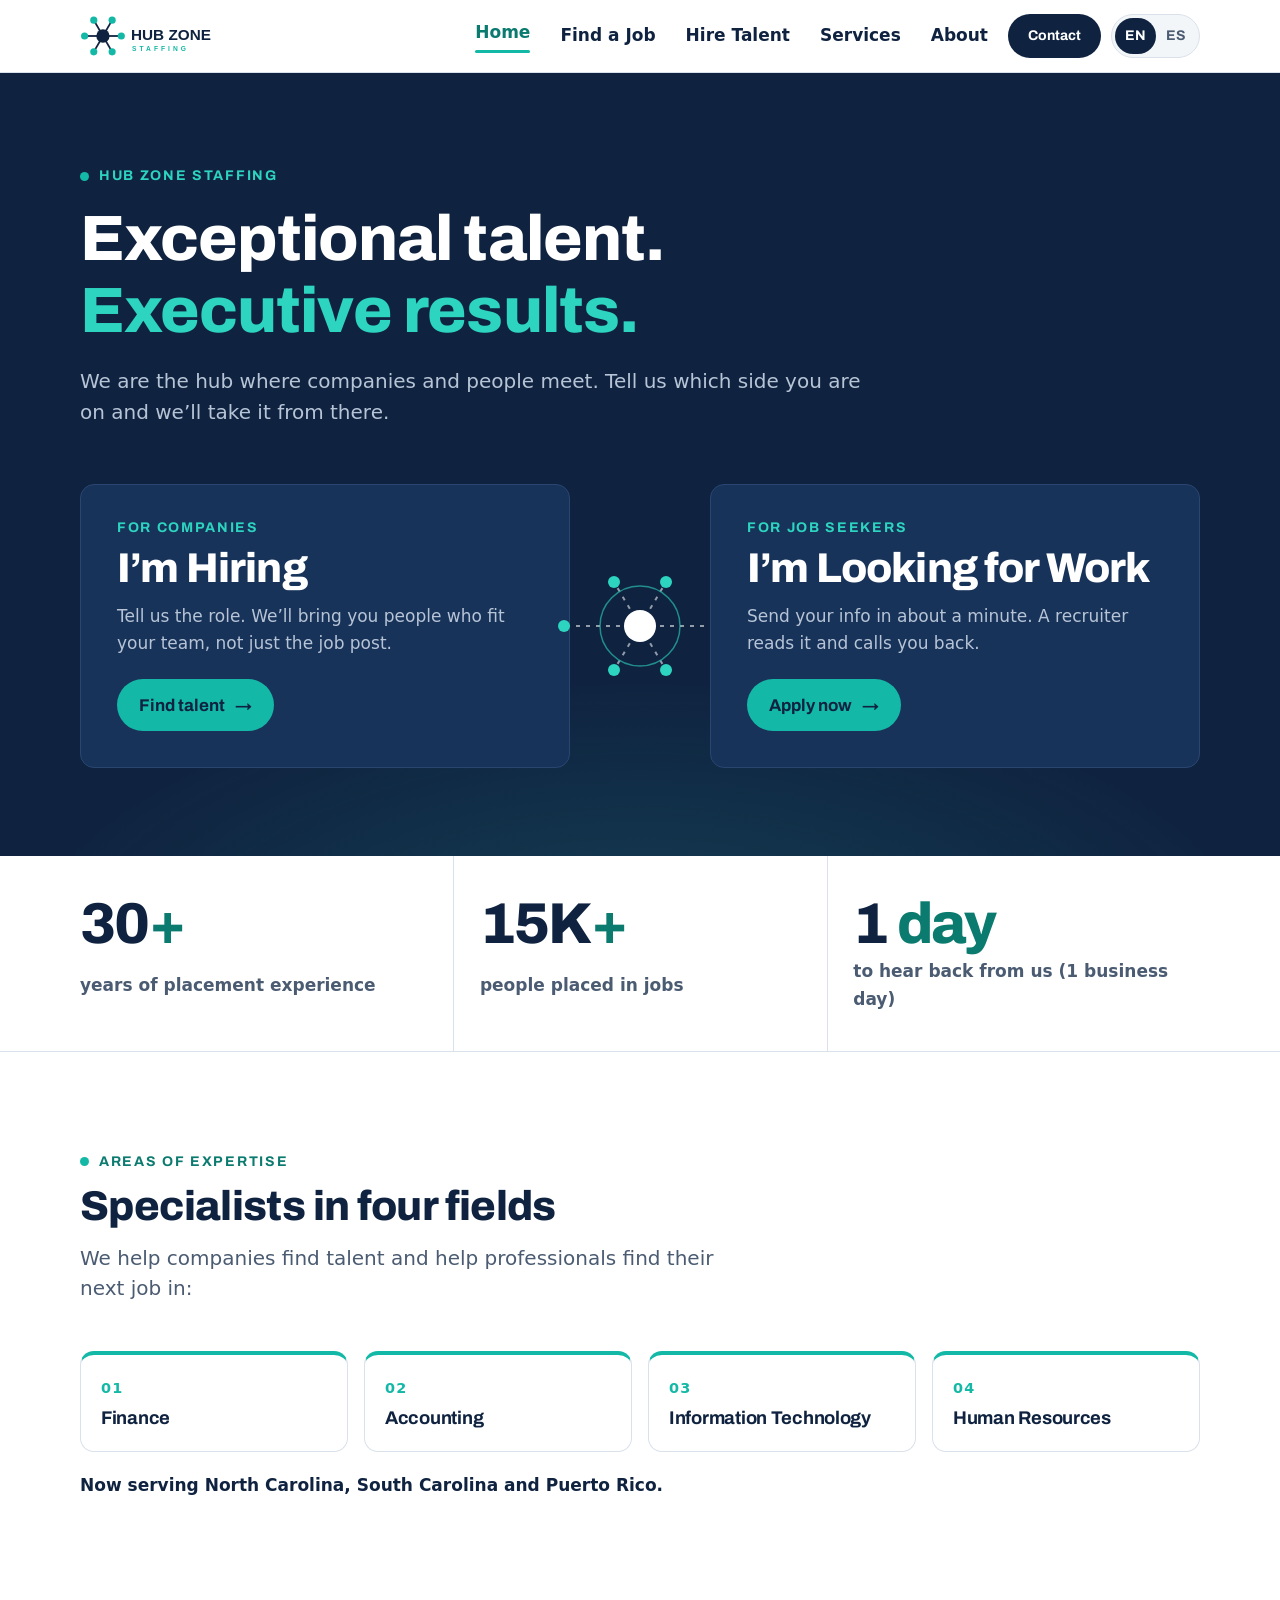
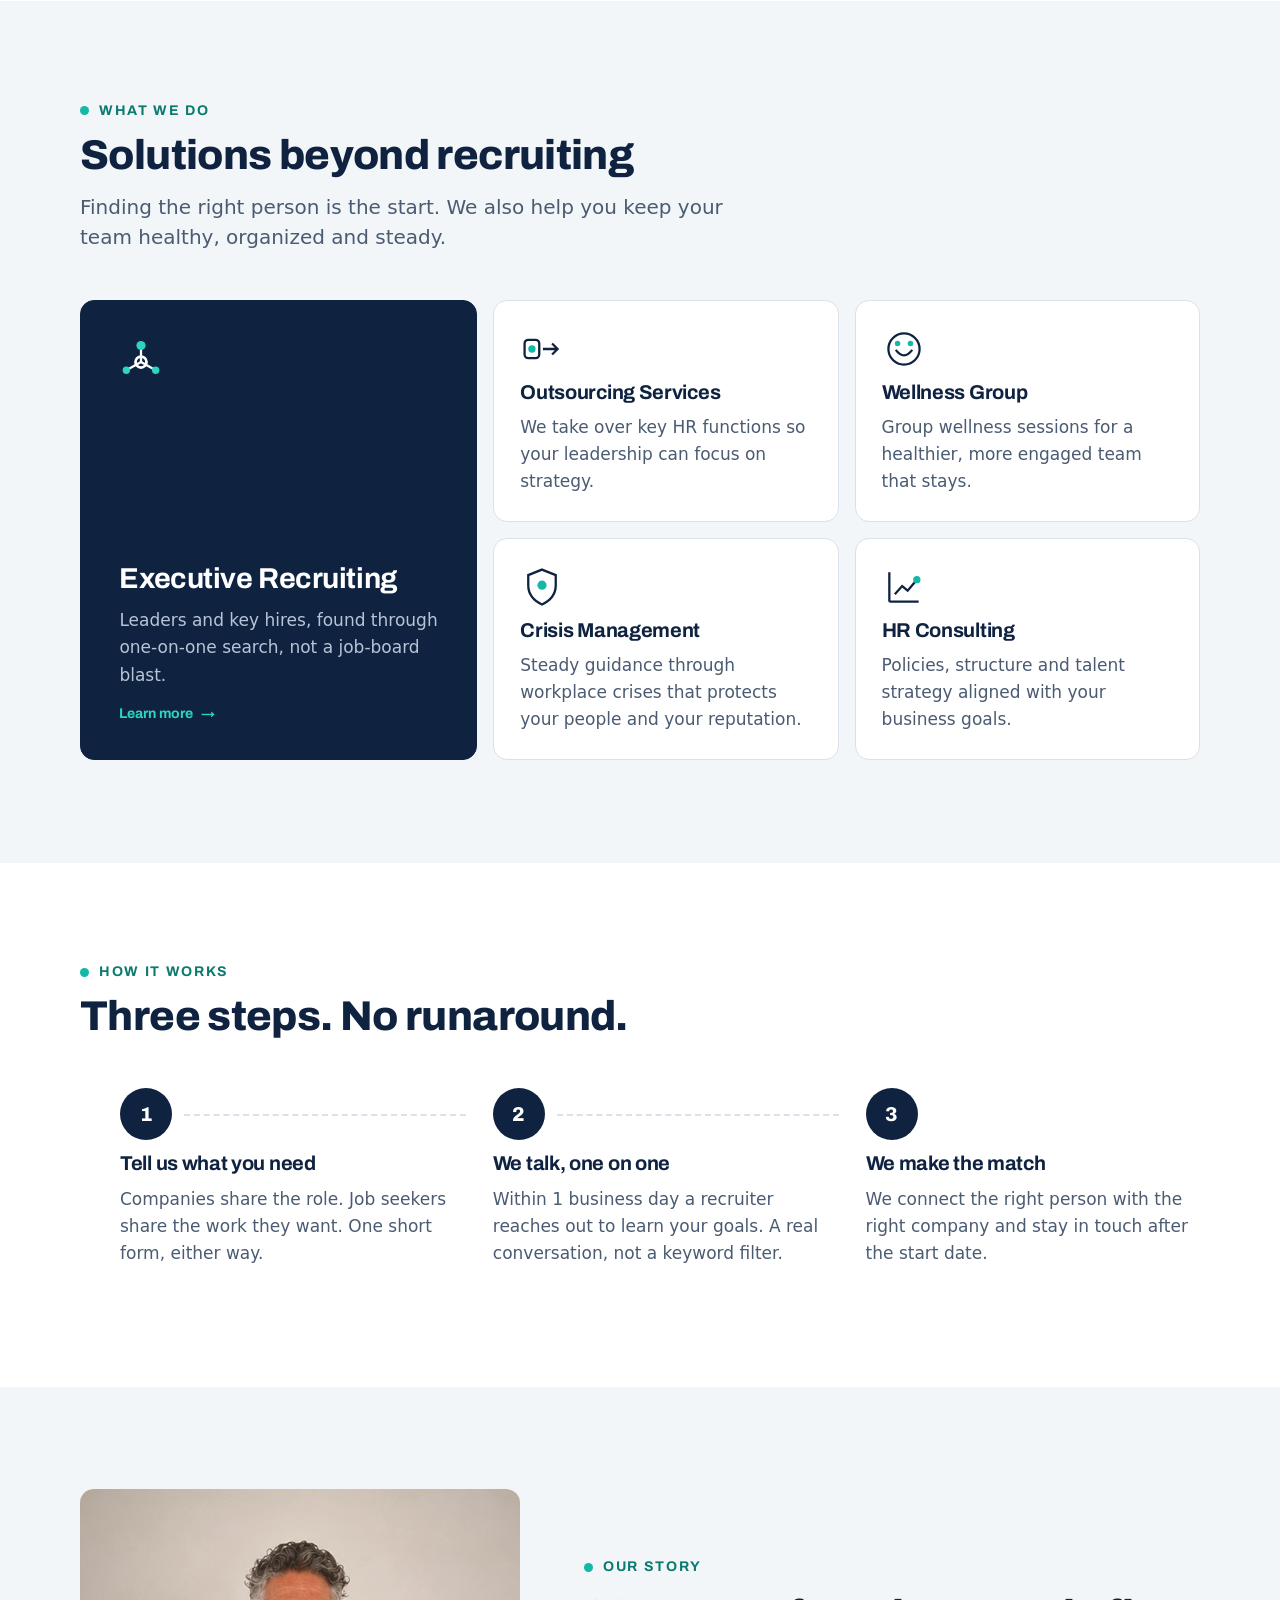
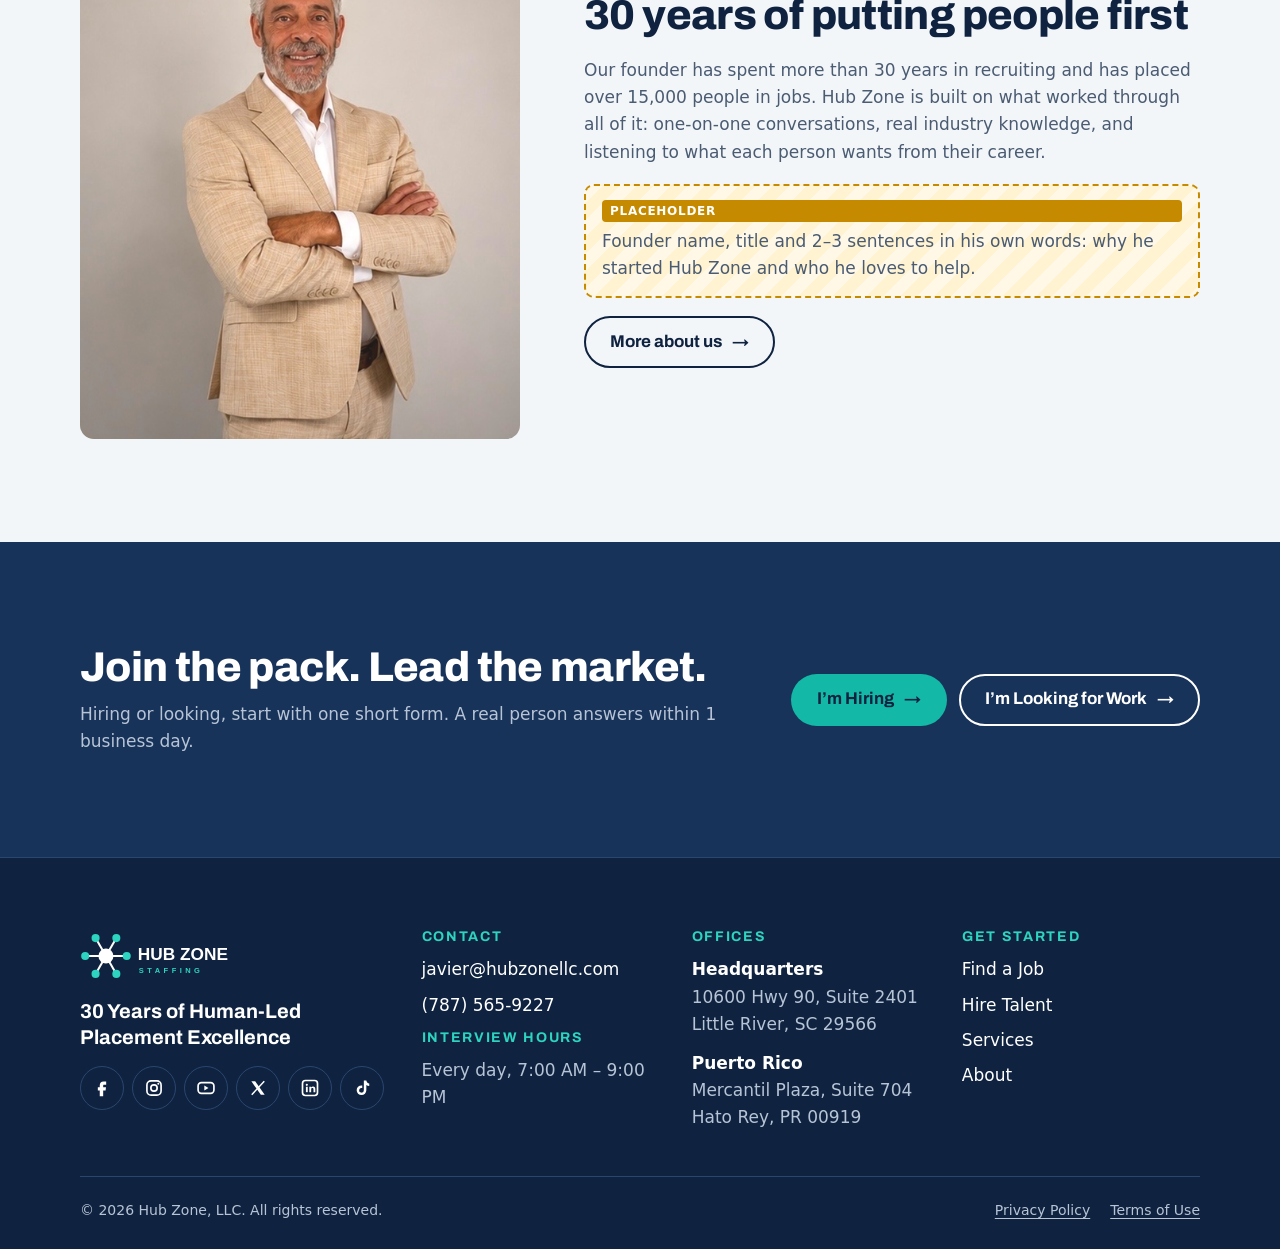
==== index.html @ 0d594080 "Hub Zone: Pedro's expertise areas + Carolinas expansion on site" ====
<!doctype html>
<html lang="en">
<head>
<meta charset="utf-8">
<meta name="viewport" content="width=device-width, initial-scale=1, viewport-fit=cover">
<title data-i18n="title.home">Hub Zone Staffing | Recruiting with a human touch</title>
<meta name="description" content="Hub Zone Staffing connects companies with the right people. 30+ years of placement experience, 15K+ placements, and an answer within 1 business day. Offices in Little River, SC and Hato Rey, PR.">
<meta name="theme-color" content="#0f2340">
<meta property="og:title" content="Hub Zone Staffing | Recruiting with a human touch">
<meta property="og:description" content="Hub Zone Staffing connects companies with the right people. 30+ years of placement experience, 15K+ placements, and an answer within 1 business day. Offices in Little River, SC and Hato Rey, PR.">
<meta property="og:type" content="website">
<link rel="icon" href="assets/hubzone-icon.svg" type="image/svg+xml">
<link rel="apple-touch-icon" href="assets/hubzone-app-icon.svg">
<link rel="preconnect" href="https://fonts.googleapis.com">
<link rel="preconnect" href="https://fonts.gstatic.com" crossorigin>
<link rel="stylesheet" href="https://fonts.googleapis.com/css2?family=Archivo:wght@600;700;800&display=swap">
<link rel="stylesheet" href="css/styles.css">
<script src="js/i18n.js" defer></script>
<script src="js/main.js" defer></script>
</head>
<body>
<a class="skip-link" href="#main" data-i18n="a11y.skip">Skip to content</a>
<header class="site-header">
  <div class="wrap header-inner">
    <a class="brand" href="index.html"><img src="assets/hubzone-logo-light-bg.svg" width="153" height="46" alt="Hub Zone Staffing, home" data-i18n-attr="alt:a11y.home"></a>
    
    <div class="header-tools">
      <div class="lang-switch" role="group" aria-label="Language / Idioma">
        <button type="button" data-lang-btn="en" aria-pressed="true" lang="en">EN</button>
        <button type="button" data-lang-btn="es" aria-pressed="false" lang="es">ES</button>
      </div>
      <button class="menu-toggle" type="button" aria-expanded="false" aria-controls="site-nav"><span class="bars" aria-hidden="true"><span></span></span><span data-i18n="nav.menu">Menu</span></button>
      <nav class="nav" id="site-nav" aria-label="Main" data-i18n-attr="aria-label:a11y.mainnav">
        
        <ul class="nav-list">
          <li><a href="index.html" aria-current="page" data-i18n="nav.home">Home</a></li>
          <li><a href="find-a-job.html" data-i18n="nav.jobs">Find a Job</a></li>
          <li><a href="hire-talent.html" data-i18n="nav.hire">Hire Talent</a></li>
          <li><a href="services.html" data-i18n="nav.services">Services</a></li>
          <li><a href="about.html" data-i18n="nav.about">About</a></li>
        </ul>
        <a class="btn btn-navy" href="contact.html" data-i18n="nav.contact">Contact</a>
      </nav>
    </div>
  </div>
</header>
<main id="main">
<section class="hero on-dark">
  <div class="wrap">
    <div class="hero-copy">
      <span class="eyebrow" data-i18n="home.eyebrow">Hub Zone Staffing</span>
      <h1 data-i18n="home.h1">Exceptional talent. <span class="accent">Executive results.</span></h1>
      <p data-i18n="home.lede" class="lede">We are the hub where companies and people meet. Tell us which side you are on and we’ll take it from there.</p>
    </div>
    <div class="doors">
      <a class="door" href="hire-talent.html">
        <span data-i18n="door.hire.k" class="door-kicker">For companies</span>
        <span data-i18n="door.hire.title" class="door-title">I’m Hiring</span>
        <span data-i18n="door.hire.text" class="door-text">Tell us the role. We’ll bring you people who fit your team, not just the job post.</span>
        <span class="door-go"><span data-i18n="door.hire.go">Find talent</span> <span class="arrow" aria-hidden="true">→</span></span>
      </a>
      <div class="hub-link" aria-hidden="true">
        <svg viewBox="0 0 140 140">
          <line class="spoke" x1="70" y1="70" x2="-6" y2="70"/>
          <line class="spoke" x1="70" y1="70" x2="146" y2="70"/>
          <line class="spoke" x1="70" y1="70" x2="44" y2="26"/>
          <line class="spoke" x1="70" y1="70" x2="96" y2="26"/>
          <line class="spoke" x1="70" y1="70" x2="44" y2="114"/>
          <line class="spoke" x1="70" y1="70" x2="96" y2="114"/>
          <circle class="pulse" cx="70" cy="70" r="40"/>
          <circle class="node" cx="44" cy="26" r="6"/><circle class="node" cx="96" cy="26" r="6"/>
          <circle class="node" cx="44" cy="114" r="6"/><circle class="node" cx="96" cy="114" r="6"/>
          <circle class="node" cx="-6" cy="70" r="6"/><circle class="node" cx="146" cy="70" r="6"/>
          <circle class="core" cx="70" cy="70" r="16"/>
        </svg>
      </div>
      <a class="door" href="find-a-job.html">
        <span data-i18n="door.work.k" class="door-kicker">For job seekers</span>
        <span data-i18n="door.work.title" class="door-title">I’m Looking for Work</span>
        <span data-i18n="door.work.text" class="door-text">Send your info in about a minute. A recruiter reads it and calls you back.</span>
        <span class="door-go"><span data-i18n="door.work.go">Apply now</span> <span class="arrow" aria-hidden="true">→</span></span>
      </a>
    </div>
  </div>
</section>

<section class="stats" aria-label="Hub Zone in numbers" data-i18n-attr="aria-label:stats.label">
  
  <div class="wrap">
    <ul class="stats-grid">
      <li class="stat"><span class="stat-num">30<span class="unit">+</span></span><span data-i18n="stats.years" class="stat-label">years of placement experience</span></li>
      <li class="stat"><span class="stat-num">15K<span class="unit">+</span></span><span data-i18n="stats.placements" class="stat-label">people placed in jobs</span></li>
      <li class="stat"><span class="stat-num">1<span class="unit" data-i18n="stats.day.u"> day</span></span><span data-i18n="stats.day" class="stat-label">to hear back from us (1 business day)</span></li>
    </ul>
  </div>
</section>

<section class="section">
  <div class="wrap">
    <div class="section-head">
      <span data-i18n="exp.eyebrow" class="eyebrow">Areas of expertise</span>
      <h2 data-i18n="exp.title">Specialists in four fields</h2>
      <p data-i18n="exp.text">We help companies find talent and help professionals find their next job in:</p>
    </div>
    <div class="expertise-grid">
      <div class="expertise"><span class="exp-num">01</span><h3 data-i18n="exp.fin">Finance</h3></div>
      <div class="expertise"><span class="exp-num">02</span><h3 data-i18n="exp.acc">Accounting</h3></div>
      <div class="expertise"><span class="exp-num">03</span><h3 data-i18n="exp.it">Information Technology</h3></div>
      <div class="expertise"><span class="exp-num">04</span><h3 data-i18n="exp.hr">Human Resources</h3></div>
    </div>
    <p class="exp-region" data-i18n="exp.region">Now serving North Carolina, South Carolina and Puerto Rico.</p>
  </div>
</section>

<section class="section section-mist">
  <div class="wrap">
    <div class="section-head">
      <span data-i18n="home.svc.eyebrow" class="eyebrow">What we do</span>
      <h2 data-i18n="home.svc.title">Solutions beyond recruiting</h2>
      <p data-i18n="home.svc.text">Finding the right person is the start. We also help you keep your team healthy, organized and steady.</p>
    </div>
    <div class="services-grid">
      <a class="service service-feature" href="services.html#executive-recruiting">
        <svg class="service-icon" viewBox="0 0 48 48" aria-hidden="true"><g class="s" stroke-width="2.5" fill="none"><line x1="24" y1="24" x2="24" y2="6"/><line x1="24" y1="24" x2="40" y2="33"/><line x1="24" y1="24" x2="8" y2="33"/></g><circle class="d" cx="24" cy="6" r="5"/><circle class="d" cx="40" cy="33" r="4"/><circle class="d" cx="8" cy="33" r="4"/><circle cx="24" cy="24" r="6" fill="none" class="s" stroke-width="3"/></svg>
        <div style="display:grid;gap:12px">
          <h3 data-i18n="svc.exec.t">Executive Recruiting</h3>
          <p data-i18n="svc.exec.d">Leaders and key hires, found through one-on-one search, not a job-board blast.</p>
          <span class="more"><span data-i18n="more.learn">Learn more</span> <span class="arrow" aria-hidden="true">→</span></span>
        </div>
      </a>
      <a class="service" style="grid-area:a" href="services.html#outsourcing"><svg class="service-icon" viewBox="0 0 48 48" aria-hidden="true"><g class="s" stroke-width="2.5" fill="none"><rect x="5" y="14" width="16" height="20" rx="4"/><path d="M25 24h16M35 18l6 6-6 6"/></g><circle class="d" cx="13" cy="24" r="4"/></svg><h3 data-i18n="svc.out.t">Outsourcing Services</h3><p data-i18n="svc.out.d">We take over key HR functions so your leadership can focus on strategy.</p></a>
      <a class="service" style="grid-area:b" href="services.html#wellness"><svg class="service-icon" viewBox="0 0 48 48" aria-hidden="true"><g class="s" stroke-width="2.5" fill="none"><circle cx="24" cy="24" r="17"/><path d="M15 25c3 4 6 6 9 6s6-2 9-6"/></g><circle class="d" cx="17" cy="18" r="3"/><circle class="d" cx="31" cy="18" r="3"/></svg><h3 data-i18n="svc.well.t">Wellness Group</h3><p data-i18n="svc.well.d">Group wellness sessions for a healthier, more engaged team that stays.</p></a>
      <a class="service" style="grid-area:c" href="services.html#crisis-management"><svg class="service-icon" viewBox="0 0 48 48" aria-hidden="true"><path class="s" stroke-width="2.5" fill="none" d="M24 5l15 6v11c0 10-6.5 17-15 21C15.5 39 9 32 9 22V11z"/><circle class="d" cx="24" cy="22" r="5"/></svg><h3 data-i18n="svc.crisis.t">Crisis Management</h3><p data-i18n="svc.crisis.d">Steady guidance through workplace crises that protects your people and your reputation.</p></a>
      <a class="service" style="grid-area:d" href="services.html#hr-consulting"><svg class="service-icon" viewBox="0 0 48 48" aria-hidden="true"><g class="s" stroke-width="2.5" fill="none"><path d="M8 40V8M8 40h32"/><path d="M14 32l8-9 6 5 10-12"/></g><circle class="d" cx="38" cy="16" r="4"/></svg><h3 data-i18n="svc.hr.t">HR Consulting</h3><p data-i18n="svc.hr.d">Policies, structure and talent strategy aligned with your business goals.</p></a>
    </div>
  </div>
</section>

<section class="section">
  <div class="wrap">
    <div class="section-head">
      <span data-i18n="how.eyebrow" class="eyebrow">How it works</span>
      <h2 data-i18n="how.title">Three steps. No runaround.</h2>
    </div>
    <ol class="steps">
      <li class="step"><span class="step-num">1</span><h3 data-i18n="how.1.t">Tell us what you need</h3><p data-i18n="how.1.d">Companies share the role. Job seekers share the work they want. One short form, either way.</p></li>
      <li class="step"><span class="step-num">2</span><h3 data-i18n="how.2.t">We talk, one on one</h3><p data-i18n="how.2.d">Within 1 business day a recruiter reaches out to learn your goals. A real conversation, not a keyword filter.</p></li>
      <li class="step"><span class="step-num">3</span><h3 data-i18n="how.3.t">We make the match</h3><p data-i18n="how.3.d">We connect the right person with the right company and stay in touch after the start date.</p></li>
    </ol>
  </div>
</section>

<section class="section section-mist">
  <div class="wrap split">
    <div class="photo-frame"><img src="assets/founder.jpg" alt="Pedro E. Rivera, founder of Hub Zone Staffing" width="1108" height="1394"></div>
    <div class="split-copy">
      <span data-i18n="story.eyebrow" class="eyebrow">Our story</span>
      <h2 data-i18n="story.title">30 years of putting people first</h2>
      <p data-i18n="story.p1">Our founder has spent more than 30 years in recruiting and has placed over 15,000 people in jobs. Hub Zone is built on what worked through all of it: one-on-one conversations, real industry knowledge, and listening to what each person wants from their career.</p>
      <div class="placeholder ph-inline"><span class="placeholder-tag">Placeholder</span><p data-i18n="ph.story">Founder name, title and 2–3 sentences in his own words: why he started Hub Zone and who he loves to help.</p></div>
      <div><a class="btn btn-ghost" href="about.html"><span data-i18n="story.more">More about us</span> <span class="arrow" aria-hidden="true">→</span></a></div>
    </div>
  </div>
</section>

<section class="section section-navy cta-section on-dark">
  <div class="wrap cta-band">
    <div>
      <h2 data-i18n="cta.title">Join the pack. Lead the market.</h2>
      <p data-i18n="cta.text">Hiring or looking, start with one short form. A real person answers within 1 business day.</p>
    </div>
    <div class="cta-actions">
      <a class="btn btn-primary" href="hire-talent.html"><span data-i18n="door.hire.title">I’m Hiring</span> <span class="arrow" aria-hidden="true">→</span></a>
      <a class="btn btn-ghost" href="find-a-job.html"><span data-i18n="door.work.title">I’m Looking for Work</span> <span class="arrow" aria-hidden="true">→</span></a>
    </div>
  </div>
</section>
</main>
<footer class="site-footer">
  <div class="wrap">
    <div class="footer-grid">
      <div class="footer-brand">
        <img src="assets/hubzone-logo-dark-bg.svg" width="173" height="52" alt="Hub Zone Staffing">
        <p data-i18n="foot.motto" class="footer-motto">30 Years of Human-Led Placement Excellence</p>
        <!-- PLACEHOLDER: social links. Replace each href="#" with the real profile URL. -->
        <ul class="socials"><li><a href="#" aria-label="Facebook" title="Facebook"><svg viewBox="0 0 24 24" aria-hidden="true"><path fill="currentColor" d="M14 8.2h3V4.3h-3.1c-3 0-4.6 1.9-4.6 4.7v2.1H7v3.8h2.3V22h4.1v-7.1h2.9l.5-3.8h-3.4V9.3c0-.7.3-1.1.6-1.1z"/></svg></a></li><li><a href="#" aria-label="Instagram" title="Instagram"><svg viewBox="0 0 24 24" aria-hidden="true"><rect x="3.5" y="3.5" width="17" height="17" rx="5" fill="none" stroke="currentColor" stroke-width="2"/><circle cx="12" cy="12" r="3.8" fill="none" stroke="currentColor" stroke-width="2"/><circle cx="17.2" cy="6.8" r="1.2" fill="currentColor"/></svg></a></li><li><a href="#" aria-label="YouTube" title="YouTube"><svg viewBox="0 0 24 24" aria-hidden="true"><rect x="2.5" y="5.5" width="19" height="13" rx="4" fill="none" stroke="currentColor" stroke-width="2"/><path fill="currentColor" d="M10 9l5 3-5 3z"/></svg></a></li><li><a href="#" aria-label="X" title="X"><svg viewBox="0 0 24 24" aria-hidden="true"><path fill="currentColor" d="M4 4h4.6L20 20h-4.6z"/><path d="M19.5 4L4.5 20" stroke="currentColor" stroke-width="1.8"/></svg></a></li><li><a href="#" aria-label="LinkedIn" title="LinkedIn"><svg viewBox="0 0 24 24" aria-hidden="true"><rect x="3" y="3" width="18" height="18" rx="3.5" fill="none" stroke="currentColor" stroke-width="2"/><circle cx="8.2" cy="8.2" r="1.3" fill="currentColor"/><rect x="7.1" y="10.5" width="2.2" height="6.5" fill="currentColor"/><path fill="currentColor" d="M11.2 10.5h2.1v1c.5-.8 1.4-1.2 2.4-1.2 1.8 0 2.7 1.1 2.7 3.1V17h-2.2v-3.3c0-1-.4-1.6-1.3-1.6s-1.5.6-1.5 1.6V17h-2.2z"/></svg></a></li><li><a href="#" aria-label="TikTok" title="TikTok"><svg viewBox="0 0 24 24" aria-hidden="true"><path fill="currentColor" d="M14.2 3h3c.2 1.9 1.6 3.4 3.5 3.6v3c-1.3 0-2.5-.4-3.5-1.1v6.2a5.8 5.8 0 1 1-5.8-5.8c.3 0 .6 0 .9.1v3.1a2.8 2.8 0 1 0 1.9 2.6z"/></svg></a></li></ul>
      </div>
      <div class="footer-col">
        <h2 data-i18n="foot.contact">Contact</h2>
        <ul>
          <li><a href="mailto:javier@hubzonellc.com">javier@hubzonellc.com</a></li>
          <li><a href="tel:+17875659227">(787) 565-9227</a></li>
        </ul>
        <h2 data-i18n="foot.hours">Interview hours</h2>
        <p data-i18n="foot.hours.val">Every day, 7:00 AM – 9:00 PM</p>
      </div>
      <div class="footer-col">
        <h2 data-i18n="foot.offices">Offices</h2>
        <address class="office-mini"><strong data-i18n="office.hq">Headquarters</strong>10600 Hwy 90, Suite 2401<br>Little River, SC 29566</address>
        <address class="office-mini"><strong data-i18n="office.pr">Puerto Rico</strong>Mercantil Plaza, Suite 704<br>Hato Rey, PR 00919</address>
      </div>
      <div class="footer-col">
        <h2 data-i18n="foot.go">Get started</h2>
        <ul>
          <li><a href="find-a-job.html" data-i18n="nav.jobs">Find a Job</a></li>
          <li><a href="hire-talent.html" data-i18n="nav.hire">Hire Talent</a></li>
          <li><a href="services.html" data-i18n="nav.services">Services</a></li>
          <li><a href="about.html" data-i18n="nav.about">About</a></li>
        </ul>
      </div>
    </div>
    <div class="footer-bottom">
      <p>© <span id="year">2026</span> Hub Zone, LLC. <span data-i18n="foot.rights">All rights reserved.</span></p>
      <ul>
        <li><a href="privacy.html" data-i18n="foot.privacy">Privacy Policy</a></li>
        <li><a href="terms.html" data-i18n="foot.terms">Terms of Use</a></li>
      </ul>
    </div>
  </div>
</footer>
</body>
</html>
---- css/styles.css ----
/* =========================================================
   Hub Zone Staffing — site styles (v1)
   Layout idea: navy "hub" bands frame light content; the hero puts
   the logo's hub between the two doors (companies | talent).

   SWAP THE ACCENT: every accent color lives in the tokens below.
   To switch to the gold wolf brand later, change the 4 --accent*
   values, e.g.:
     --accent: #c9a227; --accent-strong: #8a6d12;
     --accent-on-dark: #e3c25a; --accent-soft: #f6efd8;
   ========================================================= */
:root {
  /* Color */
  --navy: #0f2340;          /* brand navy: headers, dark bands, text */
  --navy-2: #18335a;        /* raised surface on navy */
  --navy-3: #2a4670;        /* lines on navy */
  --accent: #14b8a6;        /* brand teal: dots, button fill (navy text on it) */
  --accent-strong: #0b7a6f; /* teal text/links on light bg (AA contrast) */
  --accent-on-dark: #2dd4bf;/* teal on navy */
  --accent-soft: #e3f6f3;   /* tinted fill */
  --paper: #ffffff;
  --mist: #f3f6f9;          /* cool off-white section bg, biased to navy */
  --ink: #0f2340;
  --muted: #4a5b72;
  --muted-on-dark: #b7c4d6;
  --line: #d9e1ea;
  --danger: #b42318;

  /* Type */
  --font-display: "Archivo", "Segoe UI", system-ui, -apple-system, Roboto, Arial, sans-serif;
  --font-body: system-ui, -apple-system, "Segoe UI", Roboto, "Helvetica Neue", Arial, sans-serif;
  --step--1: 0.875rem;
  --step-0: 1.0625rem;
  --step-1: 1.25rem;
  --step-2: clamp(1.45rem, 1.2rem + 1vw, 1.8rem);
  --step-3: clamp(1.9rem, 1.4rem + 2vw, 2.6rem);
  --step-4: clamp(2.3rem, 1.5rem + 3.6vw, 4rem);

  /* Space + shape */
  --gutter: 20px;
  --wrap: 1160px;
  --radius: 14px;
  --radius-sm: 10px;
  --shadow: 0 1px 2px rgba(15, 35, 64, .06), 0 8px 24px rgba(15, 35, 64, .08);

  color-scheme: light;
}

/* ---------- Base ---------- */
*, *::before, *::after { box-sizing: border-box; }
html { -webkit-text-size-adjust: 100%; scroll-behavior: smooth; }
body {
  margin: 0;
  background: var(--paper);
  color: var(--ink);
  font: 400 var(--step-0)/1.6 var(--font-body);
  -webkit-font-smoothing: antialiased;
}
img, svg { max-width: 100%; display: block; }
h1, h2, h3, h4 {
  font-family: var(--font-display);
  line-height: 1.12;
  margin: 0;
  text-wrap: balance;
  letter-spacing: -0.015em;
}
h1 { font-size: var(--step-4); font-weight: 800; }
h2 { font-size: var(--step-3); font-weight: 800; }
h3 { font-size: var(--step-1); font-weight: 700; }
p { margin: 0; }
a { color: var(--accent-strong); text-underline-offset: 3px; }
a:hover { color: var(--navy); }
ul { margin: 0; padding: 0; }

:focus-visible {
  outline: 3px solid var(--accent-strong);
  outline-offset: 3px;
  border-radius: 4px;
}
.on-dark :focus-visible, .site-footer :focus-visible, .hero :focus-visible {
  outline-color: var(--accent-on-dark);
}

.skip-link {
  position: absolute; left: 12px; top: -60px; z-index: 100;
  background: var(--navy); color: #fff; padding: 10px 16px; border-radius: 8px;
  font-weight: 700; text-decoration: none;
}
.skip-link:focus { top: 12px; color: #fff; }

.sr-only {
  position: absolute !important; width: 1px; height: 1px; padding: 0; margin: -1px;
  overflow: hidden; clip: rect(0 0 0 0); white-space: nowrap; border: 0;
}

.wrap {
  max-width: var(--wrap);
  margin-inline: auto;
  padding-left: max(var(--gutter), env(safe-area-inset-left, 0px));
  padding-right: max(var(--gutter), env(safe-area-inset-right, 0px));
}
.wrap-narrow { max-width: 760px; }

.section { padding-block: clamp(56px, 8vw, 104px); }
.section-mist { background: var(--mist); }
.section-navy { background: var(--navy); color: #fff; }

.eyebrow {
  display: inline-flex; align-items: center; gap: 10px;
  font: 700 var(--step--1)/1 var(--font-display);
  text-transform: uppercase; letter-spacing: .12em;
  color: var(--accent-strong);
}
.eyebrow::before {
  content: ""; width: 9px; height: 9px; border-radius: 50%;
  background: var(--accent);
}
.on-dark .eyebrow, .section-navy .eyebrow { color: var(--accent-on-dark); }

.section-head { display: grid; gap: 14px; max-width: 680px; margin-bottom: clamp(32px, 4vw, 48px); }
.section-head p { color: var(--muted); font-size: var(--step-1); line-height: 1.5; }
.section-navy .section-head p { color: var(--muted-on-dark); }

.lede { font-size: var(--step-1); line-height: 1.55; color: var(--muted); max-width: 62ch; }

/* ---------- Buttons ---------- */
.btn {
  display: inline-flex; align-items: center; justify-content: center; gap: 10px;
  min-height: 52px; padding: 12px 24px;
  border-radius: 999px; border: 2px solid transparent;
  font: 700 var(--step-0)/1.1 var(--font-display);
  text-decoration: none; cursor: pointer;
  transition: background-color .15s, color .15s, border-color .15s, transform .15s;
}
.btn:active { transform: translateY(1px); }
.btn-primary { background: var(--accent); color: var(--navy); }
.btn-primary:hover { background: var(--accent-on-dark); color: var(--navy); }
.btn-navy { background: var(--navy); color: #fff; }
.btn-navy:hover { background: var(--navy-2); color: #fff; }
.btn-ghost { border-color: currentColor; color: var(--navy); background: transparent; }
.btn-ghost:hover { background: var(--navy); color: #fff; border-color: var(--navy); }
.section-navy .btn-ghost, .on-dark .btn-ghost { color: #fff; }
.section-navy .btn-ghost:hover, .on-dark .btn-ghost:hover { background: #fff; color: var(--navy); border-color: #fff; }
.btn-block { width: 100%; }
.btn .arrow { transition: transform .15s; }
.btn:hover .arrow { transform: translateX(3px); }

/* ---------- Header ---------- */
.site-header {
  position: sticky; top: env(safe-area-inset-top, 0px); z-index: 50;
  background: rgba(255, 255, 255, .96);
  backdrop-filter: saturate(1.4) blur(8px);
  border-bottom: 1px solid var(--line);
}
body::before {
  content: ""; position: fixed; inset: 0 0 auto; height: env(safe-area-inset-top, 0px);
  z-index: 60; background: #fff;
}
.header-inner {
  display: flex; align-items: center; justify-content: space-between; gap: 16px;
  min-height: 72px;
}
.brand { display: block; flex-shrink: 0; }
.brand img { height: 46px; width: auto; }
.nav { display: flex; align-items: center; gap: 6px; }
.nav-list { display: flex; align-items: center; gap: 2px; list-style: none; }
.nav-list a {
  display: block; padding: 10px 14px; border-radius: 999px;
  color: var(--navy); text-decoration: none; font-weight: 600;
}
.nav-list a:hover { background: var(--mist); color: var(--navy); }
.nav-list a[aria-current="page"] { color: var(--accent-strong); }
.nav-list a[aria-current="page"]::after {
  content: ""; display: block; height: 3px; border-radius: 3px; margin-top: 3px;
  background: var(--accent);
}
.nav .btn { min-height: 44px; padding: 8px 18px; font-size: var(--step--1); }

.lang-switch {
  display: inline-flex; padding: 3px; border-radius: 999px;
  border: 1px solid var(--line); background: var(--mist);
}
.lang-switch button {
  border: 0; background: transparent; cursor: pointer;
  min-width: 40px; min-height: 36px; padding: 0 10px; border-radius: 999px;
  font: 700 var(--step--1)/1 var(--font-display); color: var(--muted);
}
.lang-switch button[aria-pressed="true"] { background: var(--navy); color: #fff; }

.menu-toggle {
  display: none; border: 1px solid var(--line); background: #fff; color: var(--navy);
  min-height: 44px; padding: 0 14px; border-radius: 999px; cursor: pointer;
  font: 700 var(--step--1)/1 var(--font-display);
  align-items: center; gap: 8px;
}
.menu-toggle .bars { width: 18px; height: 12px; position: relative; }
.menu-toggle .bars::before, .menu-toggle .bars::after, .menu-toggle .bars span {
  content: ""; position: absolute; left: 0; right: 0; height: 2px; background: currentColor; border-radius: 2px;
}
.menu-toggle .bars::before { top: 0; }
.menu-toggle .bars span { top: 5px; }
.menu-toggle .bars::after { bottom: 0; }
.header-tools { display: flex; align-items: center; gap: 10px; }

@media (max-width: 920px) {
  .menu-toggle { display: inline-flex; }
  .nav {
    position: absolute; left: 0; right: 0; top: 100%;
    flex-direction: column; align-items: stretch; gap: 8px;
    background: #fff; border-bottom: 1px solid var(--line);
    padding: 12px max(var(--gutter), env(safe-area-inset-right, 0px)) 20px max(var(--gutter), env(safe-area-inset-left, 0px));
    box-shadow: 0 16px 24px rgba(15, 35, 64, .08);
  }
  .nav:not(.is-open) { display: none; }
  .nav-list { flex-direction: column; align-items: stretch; }
  .nav-list a { padding: 14px 12px; border-radius: 10px; font-size: var(--step-1); }
  .nav-list a[aria-current="page"]::after { display: none; }
  .nav-list a[aria-current="page"] { background: var(--accent-soft); }
  .nav .btn { min-height: 52px; font-size: var(--step-0); }
  .brand img { height: 40px; }
}

/* ---------- Hero (home) ---------- */
.hero {
  position: relative; overflow: hidden;
  background:
    radial-gradient(900px 420px at 50% 115%, rgba(45, 212, 191, .16), transparent 70%),
    var(--navy);
  color: #fff;
  padding-block: clamp(56px, 8vw, 96px) clamp(56px, 7vw, 88px);
}
.hero-copy { display: grid; gap: 20px; max-width: 820px; }
.hero h1 { color: #fff; }
.hero h1 .accent { color: var(--accent-on-dark); }
.hero .lede { color: var(--muted-on-dark); }

.doors {
  margin-top: clamp(36px, 5vw, 56px);
  display: grid; grid-template-columns: 1fr 140px 1fr; align-items: stretch;
}
.door {
  position: relative; display: grid; gap: 12px; align-content: start;
  padding: clamp(24px, 3vw, 36px);
  border-radius: var(--radius);
  background: var(--navy-2);
  border: 1px solid var(--navy-3);
  color: #fff; text-decoration: none;
  transition: transform .2s, border-color .2s, background-color .2s;
}
.door:hover { transform: translateY(-3px); border-color: var(--accent-on-dark); color: #fff; background: #1c3a65; }
.door-kicker {
  font: 700 var(--step--1)/1 var(--font-display); text-transform: uppercase; letter-spacing: .12em;
  color: var(--accent-on-dark);
}
.door-title { font: 800 clamp(1.8rem, 1.3rem + 2vw, 2.6rem)/1.05 var(--font-display); letter-spacing: -.02em; }
.door-text { color: var(--muted-on-dark); max-width: 36ch; }
.door-go {
  margin-top: 10px; display: inline-flex; align-items: center; gap: 10px; justify-self: start;
  min-height: 52px; padding: 12px 22px; border-radius: 999px;
  background: var(--accent); color: var(--navy);
  font: 700 var(--step-0)/1 var(--font-display);
}
.door:hover .door-go { background: var(--accent-on-dark); }
.door-go .arrow { transition: transform .15s; }
.door:hover .door-go .arrow { transform: translateX(4px); }

.hub-link { display: grid; place-items: center; position: relative; }
.hub-link svg { width: 140px; height: 140px; overflow: visible; }
.hub-link .spoke { stroke: rgba(255,255,255,.55); stroke-width: 2; stroke-dasharray: 4 6; }
.hub-link .node { fill: var(--accent-on-dark); }
.hub-link .core { fill: #fff; }
.hub-link .pulse { fill: none; stroke: var(--accent-on-dark); stroke-width: 1.5; opacity: .6; transform-origin: 70px 70px; animation: pulse 3.2s ease-out infinite; }
@keyframes pulse { from { transform: scale(.4); opacity: .7; } to { transform: scale(1.35); opacity: 0; } }

@media (max-width: 820px) {
  .doors { grid-template-columns: 1fr; gap: 14px; }
  .hub-link { display: none; }
}

/* ---------- Stats ---------- */
.stats { border-bottom: 1px solid var(--line); }
.stats-grid {
  display: grid; grid-template-columns: repeat(3, 1fr);
  list-style: none;
}
.stat {
  display: grid; gap: 6px; padding: clamp(24px, 3vw, 40px) clamp(12px, 2vw, 32px);
  border-left: 1px solid var(--line);
}
.stat:first-child { border-left: 0; padding-left: 0; }
.stat-num {
  font: 800 clamp(2.2rem, 1.6rem + 2.6vw, 3.6rem)/1 var(--font-display);
  letter-spacing: -.03em; color: var(--navy); font-variant-numeric: tabular-nums;
}
.stat-num .unit { color: var(--accent-strong); }
.stat-label { color: var(--muted); font-weight: 600; }
@media (max-width: 640px) {
  .stats-grid { grid-template-columns: 1fr; }
  .stat { border-left: 0; border-top: 1px solid var(--line); padding-inline: 0; display: flex; align-items: baseline; gap: 16px; }
  .stat:first-child { border-top: 0; }
  .stat-num { min-width: 4.2ch; }
}

/* ---------- Services ---------- */
.services-grid {
  display: grid; gap: 16px;
  grid-template-columns: 1.15fr 1fr 1fr;
  grid-template-areas: "feat a b" "feat c d";
}
.service {
  display: grid; gap: 10px; align-content: start;
  padding: 26px; border-radius: var(--radius);
  background: var(--paper); border: 1px solid var(--line);
  color: var(--ink); text-decoration: none;
  transition: border-color .15s, box-shadow .15s;
}
a.service:hover { border-color: var(--accent); box-shadow: var(--shadow); color: var(--ink); }
.service p { color: var(--muted); }
.service-feature {
  grid-area: feat; background: var(--navy); border-color: var(--navy); color: #fff;
  padding: clamp(28px, 3vw, 40px); align-content: space-between;
}
a.service-feature:hover { color: #fff; border-color: var(--accent-on-dark); }
.service-feature p { color: var(--muted-on-dark); }
.service-feature h3 { font-size: var(--step-2); }
.service-icon { width: 44px; height: 44px; }
.service-icon .s { stroke: var(--navy); }
.service-icon .d { fill: var(--accent); }
.service-feature .service-icon .s { stroke: #fff; }
.service-feature .service-icon .d { fill: var(--accent-on-dark); }
.more {
  font: 700 var(--step--1)/1 var(--font-display); color: var(--accent-strong);
  display: inline-flex; gap: 8px; align-items: center; margin-top: 6px;
}
.service-feature .more { color: var(--accent-on-dark); }
@media (max-width: 900px) {
  .services-grid { grid-template-columns: 1fr 1fr; grid-template-areas: "feat feat" "a b" "c d"; }
}
@media (max-width: 560px) {
  .services-grid { grid-template-columns: 1fr; grid-template-areas: "feat" "a" "b" "c" "d"; }
}

/* ---------- Steps ---------- */
.steps { display: grid; grid-template-columns: repeat(3, 1fr); gap: clamp(16px, 3vw, 40px); list-style: none; counter-reset: step; }
.step { display: grid; gap: 12px; align-content: start; position: relative; }
.step-num {
  width: 52px; height: 52px; border-radius: 50%; display: grid; place-items: center;
  background: var(--navy); color: #fff; font: 800 var(--step-1)/1 var(--font-display);
  position: relative; z-index: 1;
}
.step:not(:last-child)::after {
  content: ""; position: absolute; top: 26px; left: 64px; right: -12px;
  border-top: 2px dashed var(--line);
}
.step p { color: var(--muted); }
@media (max-width: 760px) {
  .steps { grid-template-columns: 1fr; gap: 28px; }
  .step { grid-template-columns: 52px 1fr; column-gap: 18px; }
  .step-num { grid-row: span 2; }
  .step:not(:last-child)::after { top: 60px; bottom: -24px; left: 25px; right: auto; border-top: 0; border-left: 2px dashed var(--line); }
}

/* ---------- Story / split ---------- */
.split { display: grid; grid-template-columns: minmax(0, 5fr) minmax(0, 7fr); gap: clamp(28px, 5vw, 72px); align-items: center; }
.split > * { min-width: 0; }
.split-copy { display: grid; gap: 18px; }
.split-copy p { color: var(--muted); max-width: 60ch; }
@media (max-width: 820px) { .split { grid-template-columns: 1fr; } }

.photo-frame {
  aspect-ratio: 4 / 5; max-width: 100%; border-radius: var(--radius);
  background: var(--mist); position: relative; overflow: hidden;
}
.photo-frame img { width: 100%; height: 100%; object-fit: cover; }

/* Placeholders: dashed + labeled so they're easy to spot before launch */
.placeholder {
  border: 2px dashed #c58a00 !important;
  background: repeating-linear-gradient(135deg, #fff8e6, #fff8e6 12px, #fff3d1 12px, #fff3d1 24px) !important;
  color: #6b4a00 !important;
}
.placeholder-tag {
  display: inline-block; font: 700 12px/1 var(--font-body); letter-spacing: .06em; text-transform: uppercase;
  background: #c58a00; color: #fff; padding: 5px 8px; border-radius: 4px;
}
.photo-frame.placeholder { display: grid; place-content: center; text-align: center; gap: 10px; padding: 24px; }
.ph-inline { padding: 14px 16px; border-radius: var(--radius-sm); display: grid; gap: 6px; }

.quote-mark {
  font: 600 var(--step-2)/1.35 var(--font-display); color: var(--navy); letter-spacing: -.01em;
  border-left: 4px solid var(--accent); padding-left: 18px;
}

/* ---------- CTA band ---------- */
.cta-band { display: grid; grid-template-columns: 1fr auto; gap: 28px; align-items: center; }
.cta-band h2 { color: #fff; }
.cta-band p { color: var(--muted-on-dark); margin-top: 10px; }
.cta-actions { display: flex; flex-wrap: wrap; gap: 12px; }
@media (max-width: 760px) { .cta-band { grid-template-columns: 1fr; } .cta-actions .btn { flex: 1 1 220px; } }

/* ---------- Page hero (inner pages) ---------- */
.page-hero { background: var(--navy); color: #fff; padding-block: clamp(44px, 6vw, 72px); }
.page-hero h1 { color: #fff; font-size: var(--step-4); }
.page-hero .lede { color: var(--muted-on-dark); }
.page-hero .wrap { display: grid; gap: 16px; }
.page-hero.compact { padding-block: clamp(32px, 5vw, 52px) clamp(28px, 4vw, 40px); }

/* ---------- Forms ---------- */
.form-shell {
  background: var(--paper); border: 1px solid var(--line); border-radius: var(--radius);
  box-shadow: var(--shadow);
  padding: clamp(22px, 4vw, 40px);
  max-width: 620px;
}
.pull-up { margin-top: -40px; position: relative; }
.form { display: grid; gap: 22px; }
.form-head { display: grid; gap: 6px; }
.form-head h2 { font-size: var(--step-2); }
.form-head p { color: var(--muted); }
.field { display: grid; gap: 8px; }
.field label, .field .label {
  font-weight: 700; font-size: var(--step-0); color: var(--ink);
}
.field .opt { font-weight: 500; color: var(--muted); }
.field .hint { color: var(--muted); font-size: var(--step--1); }
.input, .select, .textarea {
  width: 100%; min-height: 58px; padding: 14px 16px;
  border: 2px solid var(--line); border-radius: var(--radius-sm);
  background: #fff; color: var(--ink);
  font: 400 1.125rem/1.4 var(--font-body); /* 18px: no zoom on iPhone */
  transition: border-color .15s, box-shadow .15s;
}
.textarea { min-height: 120px; resize: vertical; }
.select {
  appearance: none; -webkit-appearance: none;
  background-image: linear-gradient(45deg, transparent 50%, var(--navy) 50%), linear-gradient(135deg, var(--navy) 50%, transparent 50%);
  background-position: calc(100% - 22px) 50%, calc(100% - 16px) 50%;
  background-size: 6px 6px; background-repeat: no-repeat; padding-right: 44px;
}
.input:hover, .select:hover, .textarea:hover { border-color: #b9c6d4; }
.input:focus, .select:focus, .textarea:focus {
  outline: none; border-color: var(--accent-strong);
  box-shadow: 0 0 0 4px rgba(20, 184, 166, .22);
}
.input:user-invalid, .select:user-invalid { border-color: var(--danger); }

/* File picker as a big tap target */
.file-drop {
  position: relative; display: flex; align-items: center; gap: 14px;
  min-height: 72px; padding: 14px 16px; cursor: pointer;
  border: 2px dashed #b9c6d4; border-radius: var(--radius-sm); background: var(--mist);
  transition: border-color .15s, background-color .15s;
}
.file-drop:hover { border-color: var(--accent-strong); background: var(--accent-soft); }
.file-drop input[type="file"] {
  position: absolute; inset: 0; width: 100%; height: 100%; opacity: 0; cursor: pointer;
}
.file-drop:focus-within { border-color: var(--accent-strong); box-shadow: 0 0 0 4px rgba(20, 184, 166, .22); }
.file-drop.has-file { border-style: solid; border-color: var(--accent-strong); background: var(--accent-soft); }
.file-icon {
  flex-shrink: 0; width: 44px; height: 44px; border-radius: 50%;
  background: var(--navy); color: #fff; display: grid; place-items: center;
}
.file-text { display: grid; gap: 2px; min-width: 0; }
.file-text strong { font-weight: 700; }
.file-name { color: var(--muted); font-size: var(--step--1); overflow-wrap: anywhere; }
.field-error { color: var(--danger); font-size: var(--step--1); font-weight: 600; }

.more-toggle {
  display: inline-flex; align-items: center; gap: 10px; justify-self: start;
  min-height: 48px; padding: 8px 4px; border: 0; background: none; cursor: pointer;
  color: var(--accent-strong); font: 700 var(--step-0)/1 var(--font-display);
}
.more-toggle .plus {
  width: 28px; height: 28px; border-radius: 50%; border: 2px solid currentColor;
  display: grid; place-items: center; font-size: 18px; line-height: 1; transition: transform .2s;
}
.more-toggle[aria-expanded="true"] .plus { transform: rotate(45deg); }
.more-fields { display: grid; gap: 22px; padding: 4px 0 0; border-top: 1px solid var(--line); padding-top: 22px; }
.more-fields[hidden], [hidden] { display: none !important; }

.form-foot { display: grid; gap: 12px; }
.form-foot .btn { min-height: 60px; font-size: var(--step-1); }
.fine { color: var(--muted); font-size: var(--step--1); }
.hidden-field { display: none; }

/* ---------- Side info / lists ---------- */
.two-col { display: grid; grid-template-columns: minmax(0, 7fr) minmax(0, 5fr); gap: clamp(28px, 5vw, 64px); align-items: start; }
.two-col > * { min-width: 0; }
@media (max-width: 900px) { .two-col { grid-template-columns: 1fr; } }
.aside { display: grid; gap: 22px; padding-top: 8px; }
.check-list { list-style: none; display: grid; gap: 14px; }
.check-list li { display: grid; grid-template-columns: 28px 1fr; gap: 12px; align-items: start; }
.check-list li::before {
  content: ""; width: 24px; height: 24px; margin-top: 2px; border-radius: 50%;
  background: var(--accent-soft) url("data:image/svg+xml,%3Csvg xmlns='http://www.w3.org/2000/svg' viewBox='0 0 24 24'%3E%3Cpath d='M6 12.5l4 4 8-9' fill='none' stroke='%230b7a6f' stroke-width='2.6' stroke-linecap='round' stroke-linejoin='round'/%3E%3C/svg%3E") center/16px no-repeat;
}
.check-list strong { display: block; color: var(--ink); }
.check-list span { color: var(--muted); }

.info-card {
  display: grid; gap: 14px; padding: 24px; border-radius: var(--radius);
  background: var(--mist);
}
.info-card h3 { font-size: var(--step-0); text-transform: uppercase; letter-spacing: .1em; color: var(--muted); }
.info-card .big { font: 700 var(--step-1)/1.3 var(--font-display); color: var(--navy); text-decoration: none; overflow-wrap: anywhere; }
a.big:hover { color: var(--accent-strong); }

/* ---------- Services page detail ---------- */
.service-rows { display: grid; gap: 0; }
.service-row {
  display: grid; grid-template-columns: 64px minmax(0, 4fr) minmax(0, 6fr); gap: clamp(16px, 3vw, 40px);
  padding-block: clamp(28px, 4vw, 44px); border-top: 1px solid var(--line); align-items: start;
}
.service-row:last-child { border-bottom: 1px solid var(--line); }
.service-row h2 { font-size: var(--step-2); }
.service-row .body { display: grid; gap: 14px; color: var(--muted); }
.service-row .body ul { list-style: none; display: grid; gap: 8px; }
.service-row .body li { padding-left: 20px; position: relative; color: var(--ink); }
.service-row .body li::before { content: ""; position: absolute; left: 0; top: .62em; width: 8px; height: 8px; border-radius: 50%; background: var(--accent); }
.service-row .service-icon { width: 56px; height: 56px; }
@media (max-width: 760px) {
  .service-row { grid-template-columns: 48px 1fr; }
  .service-row .service-icon { width: 44px; height: 44px; }
  .service-row .body { grid-column: 1 / -1; }
}

/* ---------- Offices ---------- */
.offices { display: grid; grid-template-columns: repeat(2, 1fr); gap: 16px; }
.office { display: grid; gap: 10px; padding: 26px; border: 1px solid var(--line); border-radius: var(--radius); background: var(--paper); }
.office-tag { font: 700 var(--step--1)/1 var(--font-display); text-transform: uppercase; letter-spacing: .12em; color: var(--accent-strong); }
.office address { font-style: normal; color: var(--muted); }
.office h3 { font-size: var(--step-1); }
@media (max-width: 640px) { .offices { grid-template-columns: 1fr; } }

/* ---------- Roles (placeholder list) ---------- */
.roles-empty { display: grid; gap: 10px; padding: 28px; border-radius: var(--radius); }

/* ---------- Legal ---------- */
.prose { display: grid; gap: 16px; max-width: 70ch; }
.prose h2 { font-size: var(--step-2); margin-top: 18px; }
.prose p, .prose li { color: var(--muted); }
.prose ul { padding-left: 22px; display: grid; gap: 6px; }

/* ---------- Thank you ---------- */
.thanks { min-height: 60vh; display: grid; align-items: center; }
.thanks-card { display: grid; gap: 20px; justify-items: start; max-width: 620px; }
.thanks-mark { width: 84px; height: 84px; }

/* ---------- Footer ---------- */
.site-footer {
  background: var(--navy); color: var(--muted-on-dark);
  padding-top: clamp(48px, 6vw, 72px);
  padding-bottom: calc(28px + env(safe-area-inset-bottom, 0px));
}
.footer-grid {
  display: grid; grid-template-columns: minmax(0, 1.3fr) repeat(3, minmax(0, 1fr)); gap: 32px;
}
.footer-brand { display: grid; gap: 16px; align-content: start; }
.footer-brand img { height: 52px; width: auto; }
.footer-motto { font: 700 var(--step-1)/1.3 var(--font-display); color: #fff; max-width: 22ch; }
.footer-col { display: grid; gap: 12px; align-content: start; }
.footer-col h2 {
  font: 700 var(--step--1)/1 var(--font-display); text-transform: uppercase; letter-spacing: .12em;
  color: var(--accent-on-dark);
}
.footer-col address { font-style: normal; }
.footer-col a { color: #fff; text-decoration: none; overflow-wrap: anywhere; }
.footer-col a:hover { color: var(--accent-on-dark); text-decoration: underline; }
.footer-col ul { list-style: none; display: grid; gap: 8px; }
.office-mini strong { color: #fff; display: block; font-weight: 600; }
.socials { display: flex; flex-wrap: wrap; gap: 8px; list-style: none; }
.socials a {
  width: 44px; height: 44px; border-radius: 50%; display: grid; place-items: center;
  border: 1px solid var(--navy-3); color: #fff;
}
.socials a:hover { background: var(--accent-on-dark); border-color: var(--accent-on-dark); color: var(--navy); }
.socials svg { width: 20px; height: 20px; }
.footer-bottom {
  margin-top: 44px; padding-top: 22px; border-top: 1px solid var(--navy-3);
  display: flex; flex-wrap: wrap; gap: 12px 24px; justify-content: space-between; font-size: var(--step--1);
}
.footer-bottom ul { display: flex; flex-wrap: wrap; gap: 8px 20px; list-style: none; }
.footer-bottom a { color: var(--muted-on-dark); }
.footer-bottom a:hover { color: #fff; }
@media (max-width: 900px) { .footer-grid { grid-template-columns: 1fr 1fr; } .footer-brand { grid-column: 1 / -1; } }
@media (max-width: 520px) { .footer-grid { grid-template-columns: 1fr; } }

/* ---------- Motion ---------- */
@media (prefers-reduced-motion: reduce) {
  *, *::before, *::after { animation: none !important; transition: none !important; scroll-behavior: auto !important; }
}

/* ---------- v1 polish ---------- */
.header-tools .nav { order: 1; }
.header-tools .lang-switch { order: 2; }
.header-tools .menu-toggle { order: 3; }
.cta-section { background: var(--navy-2); border-bottom: 1px solid var(--navy-3); }
.page-hero.compact { padding-bottom: 76px; }
@media (max-width: 600px) {
  .hero { padding-block: 36px 44px; }
  .hero-copy { gap: 14px; }
  .doors { margin-top: 24px; }
  .door-text { font-size: var(--step--1); }
}

/* Areas of expertise (home) */
.expertise-grid { display: grid; grid-template-columns: repeat(4, 1fr); gap: 16px; margin-top: 8px; }
.expertise { background: #fff; border: 1px solid var(--line); border-top: 4px solid var(--accent); border-radius: 14px; padding: 22px 20px; display: grid; gap: 8px; }
.expertise h3 { margin: 0; font-size: 1.15rem; }
.exp-num { font-weight: 800; color: var(--accent); font-size: .9rem; letter-spacing: .08em; }
.exp-region { margin-top: 20px; font-weight: 600; }
@media (max-width: 860px) { .expertise-grid { grid-template-columns: repeat(2, 1fr); } }
@media (max-width: 420px) { .expertise-grid { grid-template-columns: 1fr; } }
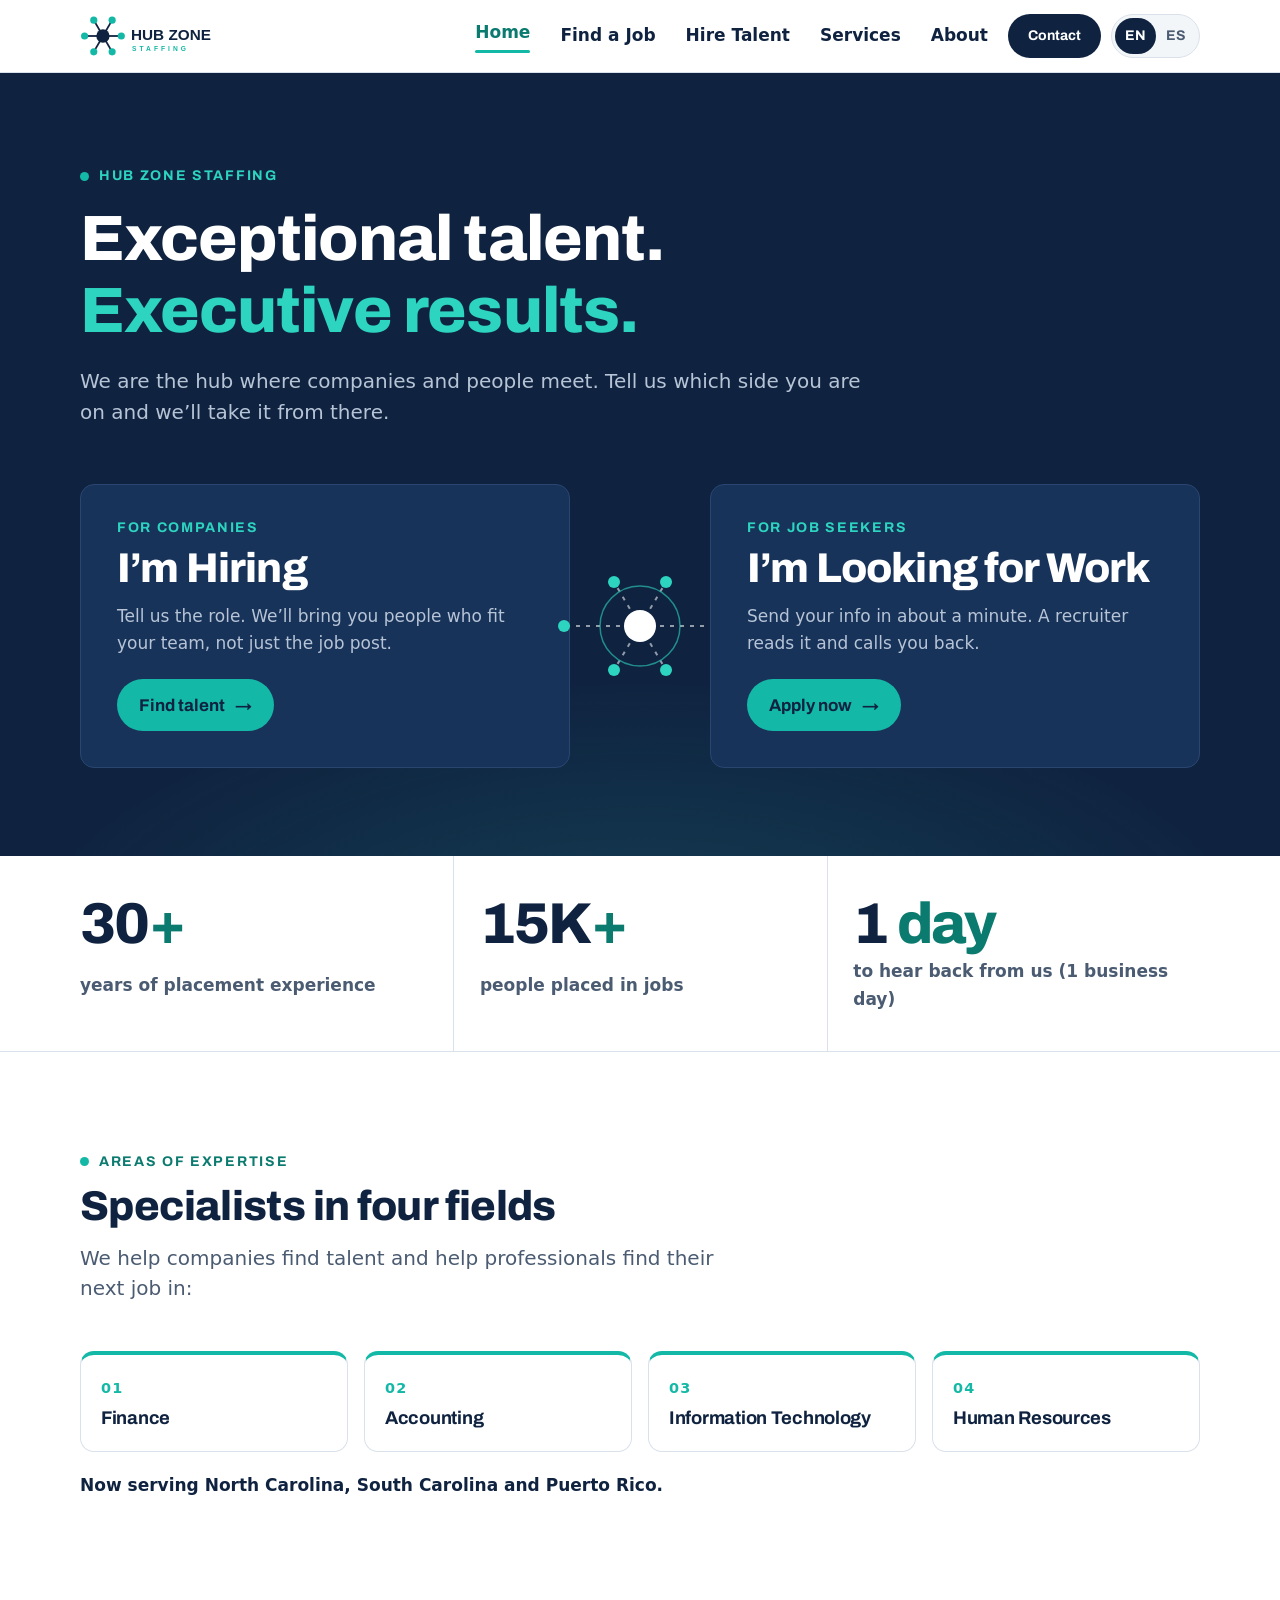
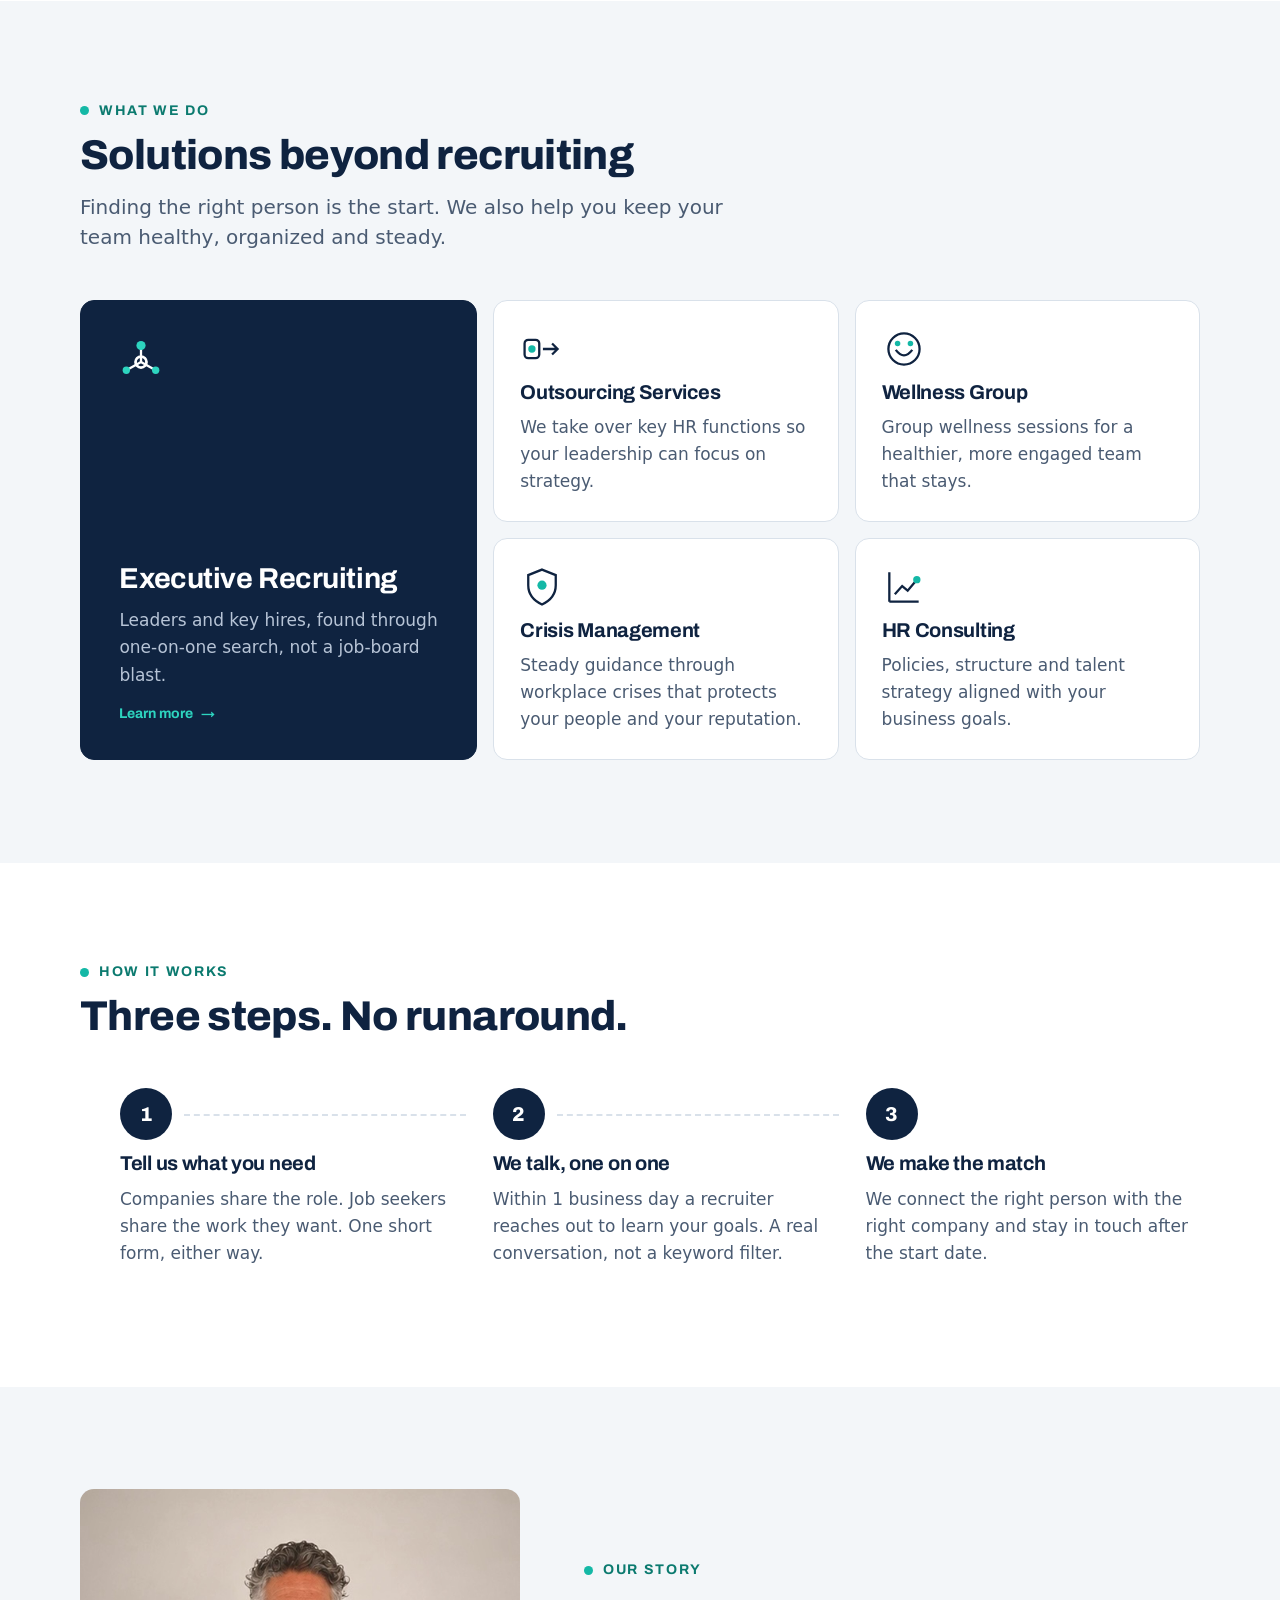
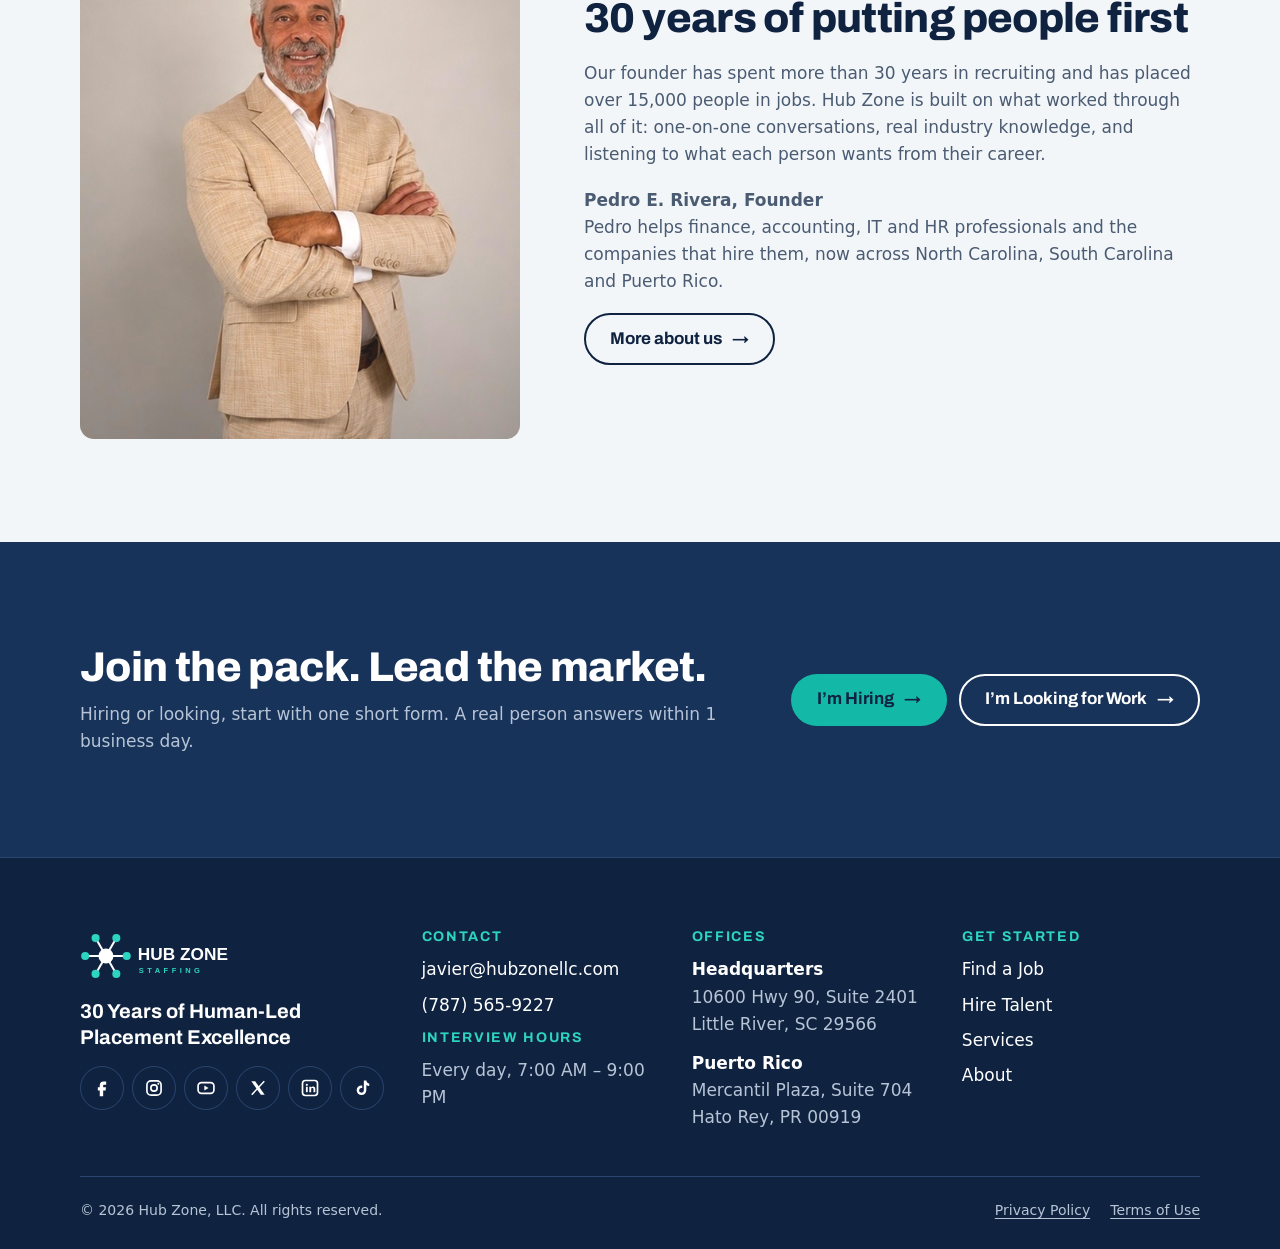
==== commit 13c2c2f2: "Hub Zone: fill Home story placeholder" ====
--- a/index.html
+++ b/index.html
@@ -157,7 +157,7 @@
       <span data-i18n="story.eyebrow" class="eyebrow">Our story</span>
       <h2 data-i18n="story.title">30 years of putting people first</h2>
       <p data-i18n="story.p1">Our founder has spent more than 30 years in recruiting and has placed over 15,000 people in jobs. Hub Zone is built on what worked through all of it: one-on-one conversations, real industry knowledge, and listening to what each person wants from their career.</p>
-      <div class="placeholder ph-inline"><span class="placeholder-tag">Placeholder</span><p data-i18n="ph.story">Founder name, title and 2–3 sentences in his own words: why he started Hub Zone and who he loves to help.</p></div>
+      <p><strong>Pedro E. Rivera, <span data-i18n="story.title2">Founder</span></strong><br><span data-i18n="story.p2">Pedro helps finance, accounting, IT and HR professionals and the companies that hire them, now across North Carolina, South Carolina and Puerto Rico.</span></p>
       <div><a class="btn btn-ghost" href="about.html"><span data-i18n="story.more">More about us</span> <span class="arrow" aria-hidden="true">→</span></a></div>
     </div>
   </div>
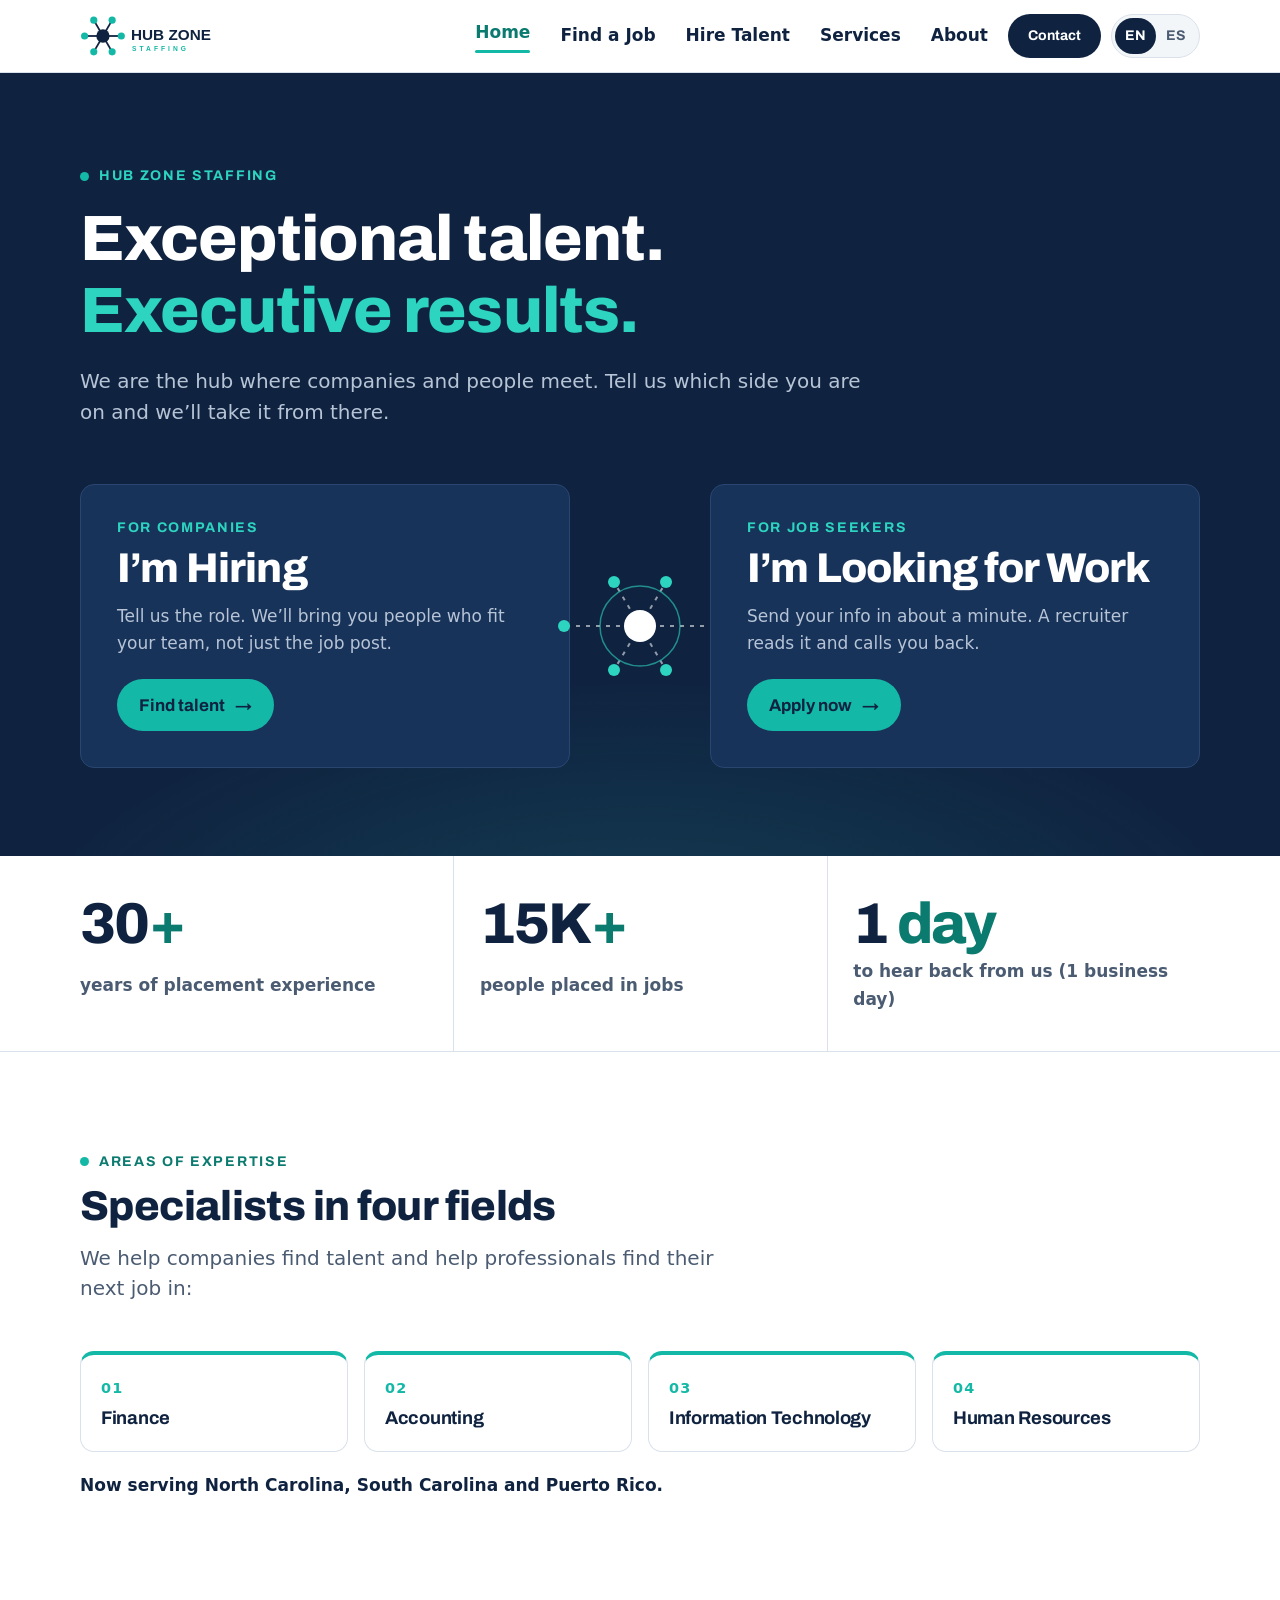
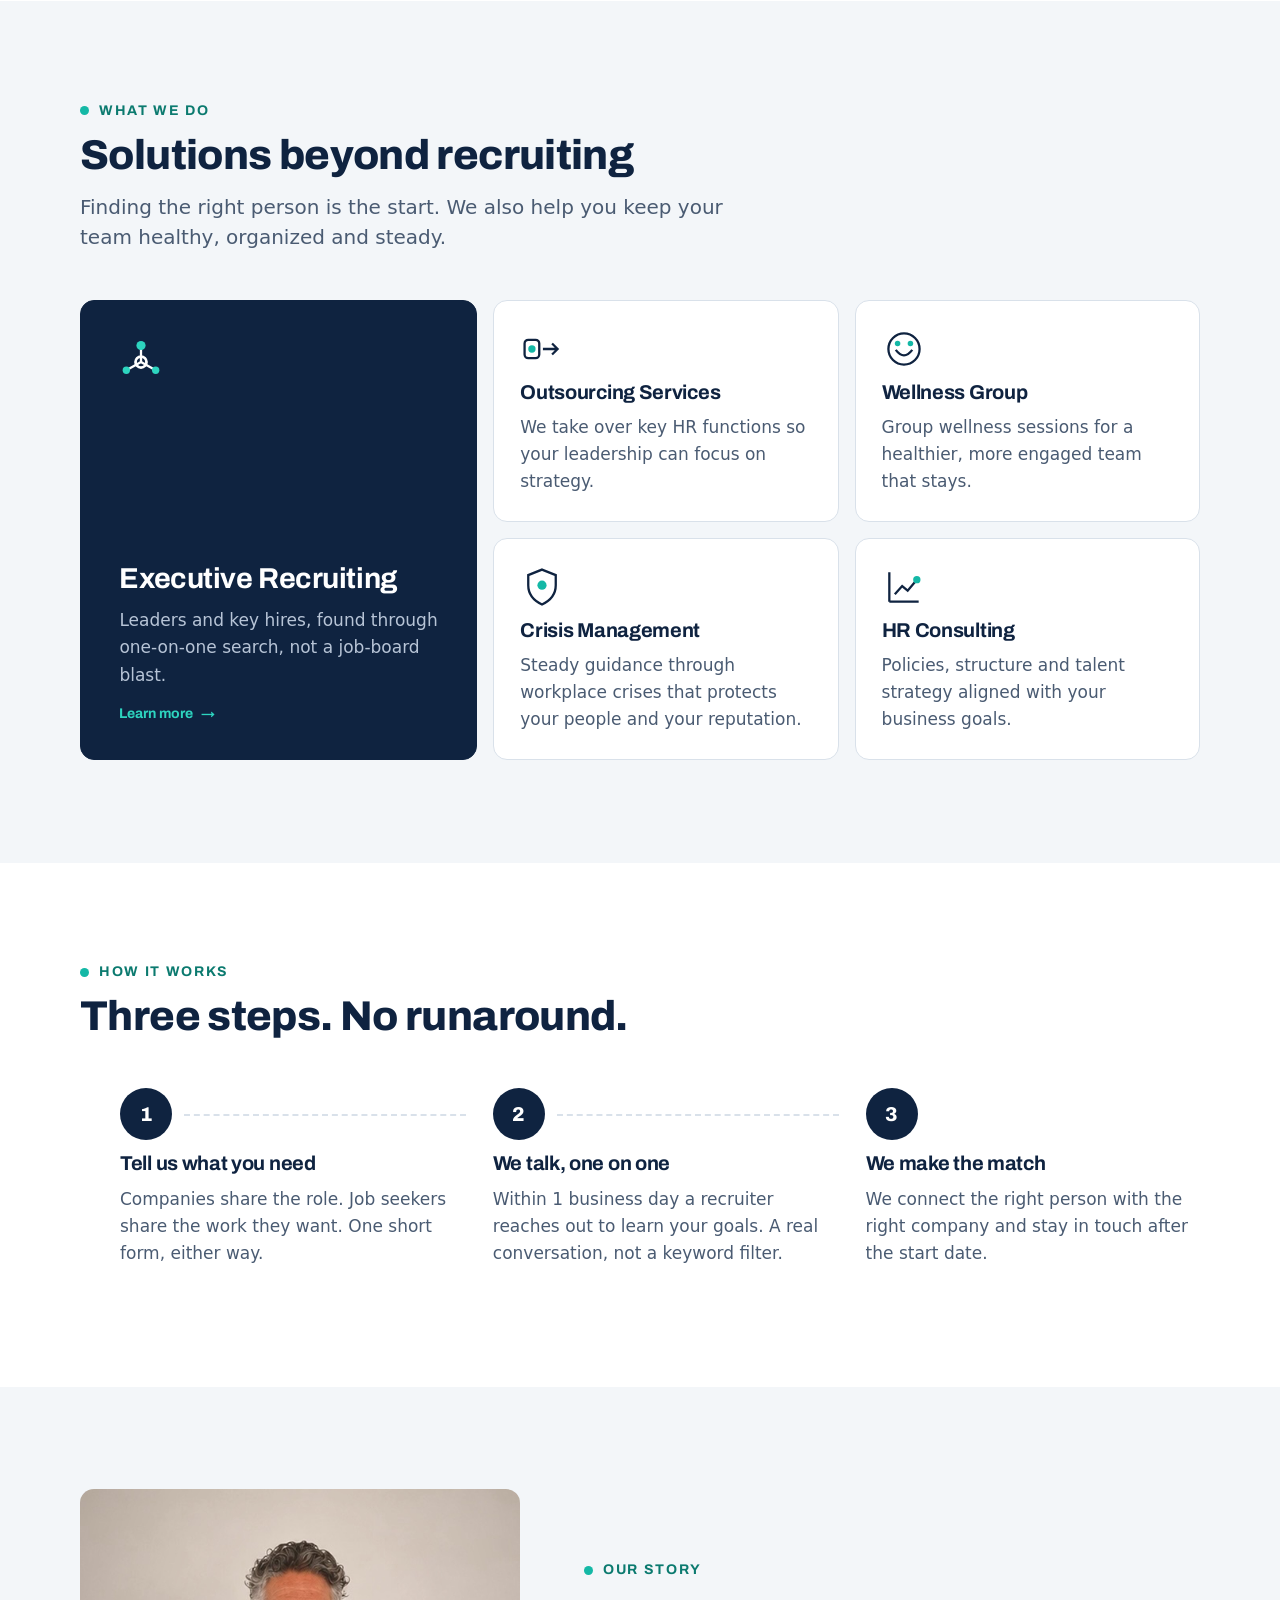
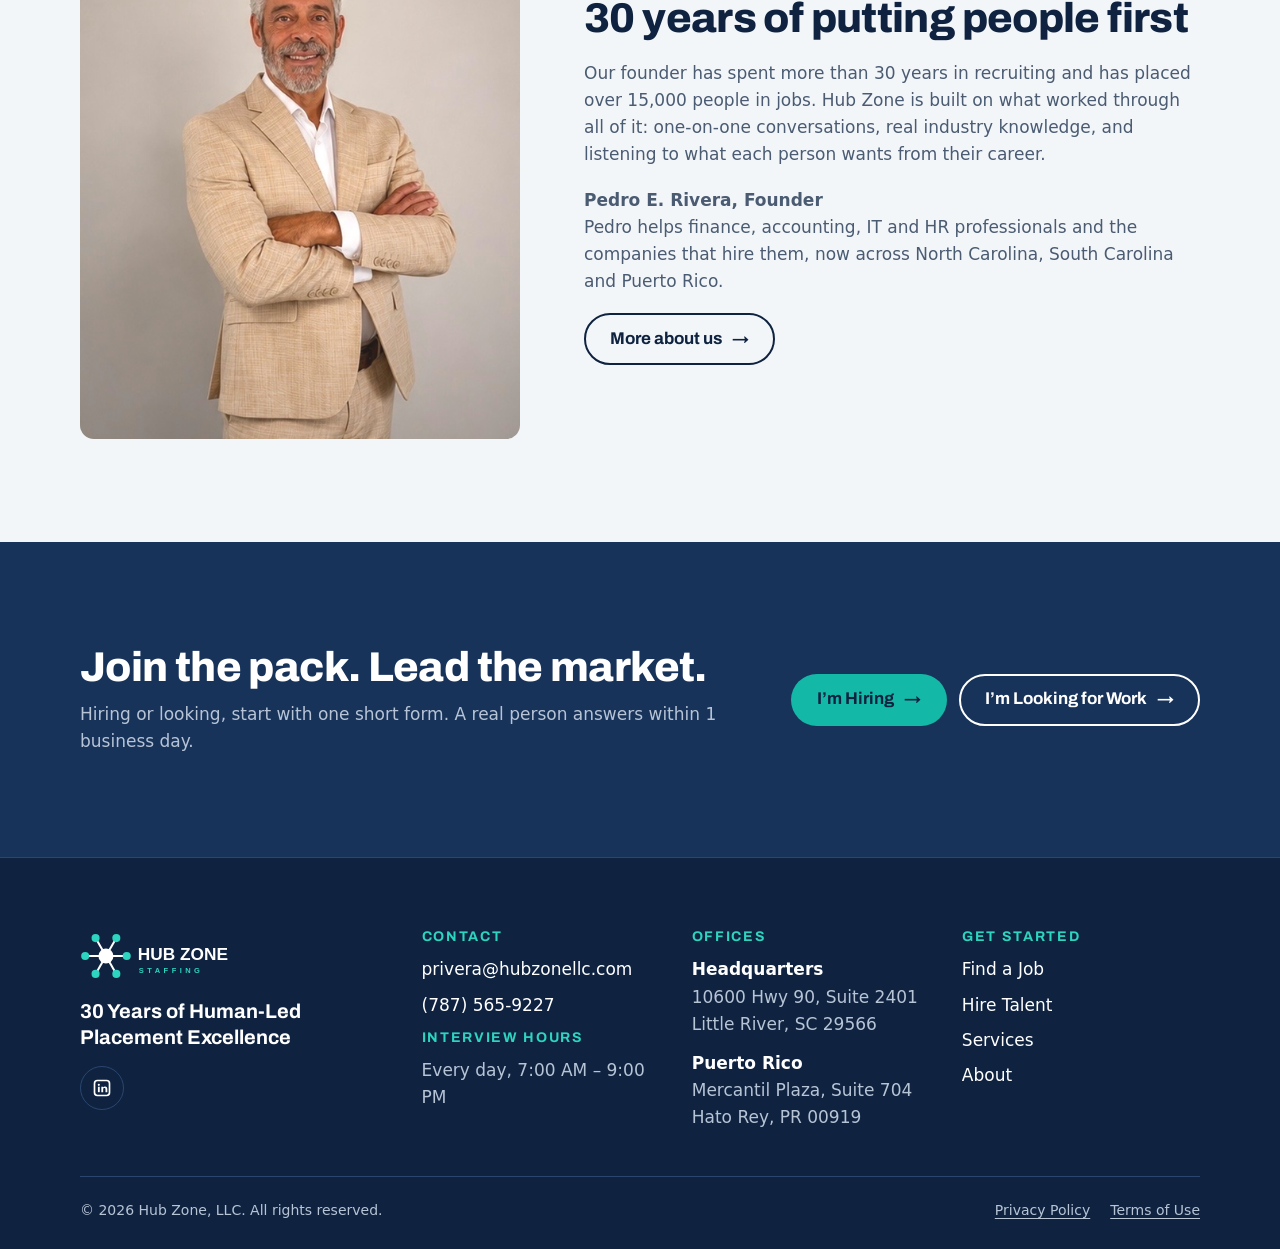
==== commit 11ad0dfc: "Hub Zone: email, LinkedIn, PCRecruiter" ====
--- a/index.html
+++ b/index.html
@@ -183,12 +183,12 @@
         <img src="assets/hubzone-logo-dark-bg.svg" width="173" height="52" alt="Hub Zone Staffing">
         <p data-i18n="foot.motto" class="footer-motto">30 Years of Human-Led Placement Excellence</p>
         <!-- PLACEHOLDER: social links. Replace each href="#" with the real profile URL. -->
-        <ul class="socials"><li><a href="#" aria-label="Facebook" title="Facebook"><svg viewBox="0 0 24 24" aria-hidden="true"><path fill="currentColor" d="M14 8.2h3V4.3h-3.1c-3 0-4.6 1.9-4.6 4.7v2.1H7v3.8h2.3V22h4.1v-7.1h2.9l.5-3.8h-3.4V9.3c0-.7.3-1.1.6-1.1z"/></svg></a></li><li><a href="#" aria-label="Instagram" title="Instagram"><svg viewBox="0 0 24 24" aria-hidden="true"><rect x="3.5" y="3.5" width="17" height="17" rx="5" fill="none" stroke="currentColor" stroke-width="2"/><circle cx="12" cy="12" r="3.8" fill="none" stroke="currentColor" stroke-width="2"/><circle cx="17.2" cy="6.8" r="1.2" fill="currentColor"/></svg></a></li><li><a href="#" aria-label="YouTube" title="YouTube"><svg viewBox="0 0 24 24" aria-hidden="true"><rect x="2.5" y="5.5" width="19" height="13" rx="4" fill="none" stroke="currentColor" stroke-width="2"/><path fill="currentColor" d="M10 9l5 3-5 3z"/></svg></a></li><li><a href="#" aria-label="X" title="X"><svg viewBox="0 0 24 24" aria-hidden="true"><path fill="currentColor" d="M4 4h4.6L20 20h-4.6z"/><path d="M19.5 4L4.5 20" stroke="currentColor" stroke-width="1.8"/></svg></a></li><li><a href="#" aria-label="LinkedIn" title="LinkedIn"><svg viewBox="0 0 24 24" aria-hidden="true"><rect x="3" y="3" width="18" height="18" rx="3.5" fill="none" stroke="currentColor" stroke-width="2"/><circle cx="8.2" cy="8.2" r="1.3" fill="currentColor"/><rect x="7.1" y="10.5" width="2.2" height="6.5" fill="currentColor"/><path fill="currentColor" d="M11.2 10.5h2.1v1c.5-.8 1.4-1.2 2.4-1.2 1.8 0 2.7 1.1 2.7 3.1V17h-2.2v-3.3c0-1-.4-1.6-1.3-1.6s-1.5.6-1.5 1.6V17h-2.2z"/></svg></a></li><li><a href="#" aria-label="TikTok" title="TikTok"><svg viewBox="0 0 24 24" aria-hidden="true"><path fill="currentColor" d="M14.2 3h3c.2 1.9 1.6 3.4 3.5 3.6v3c-1.3 0-2.5-.4-3.5-1.1v6.2a5.8 5.8 0 1 1-5.8-5.8c.3 0 .6 0 .9.1v3.1a2.8 2.8 0 1 0 1.9 2.6z"/></svg></a></li></ul>
+        <ul class="socials"><li><a href="https://www.linkedin.com/in/pedror/" target="_blank" rel="noopener" aria-label="LinkedIn" title="LinkedIn"><svg viewBox="0 0 24 24" aria-hidden="true"><rect x="3" y="3" width="18" height="18" rx="3.5" fill="none" stroke="currentColor" stroke-width="2"/><circle cx="8.2" cy="8.2" r="1.3" fill="currentColor"/><rect x="7.1" y="10.5" width="2.2" height="6.5" fill="currentColor"/><path fill="currentColor" d="M11.2 10.5h2.1v1c.5-.8 1.4-1.2 2.4-1.2 1.8 0 2.7 1.1 2.7 3.1V17h-2.2v-3.3c0-1-.4-1.6-1.3-1.6s-1.5.6-1.5 1.6V17h-2.2z"/></svg></a></li></ul>
       </div>
       <div class="footer-col">
         <h2 data-i18n="foot.contact">Contact</h2>
         <ul>
-          <li><a href="mailto:javier@hubzonellc.com">javier@hubzonellc.com</a></li>
+          <li><a href="mailto:privera@hubzonellc.com">privera@hubzonellc.com</a></li>
           <li><a href="tel:+17875659227">(787) 565-9227</a></li>
         </ul>
         <h2 data-i18n="foot.hours">Interview hours</h2>
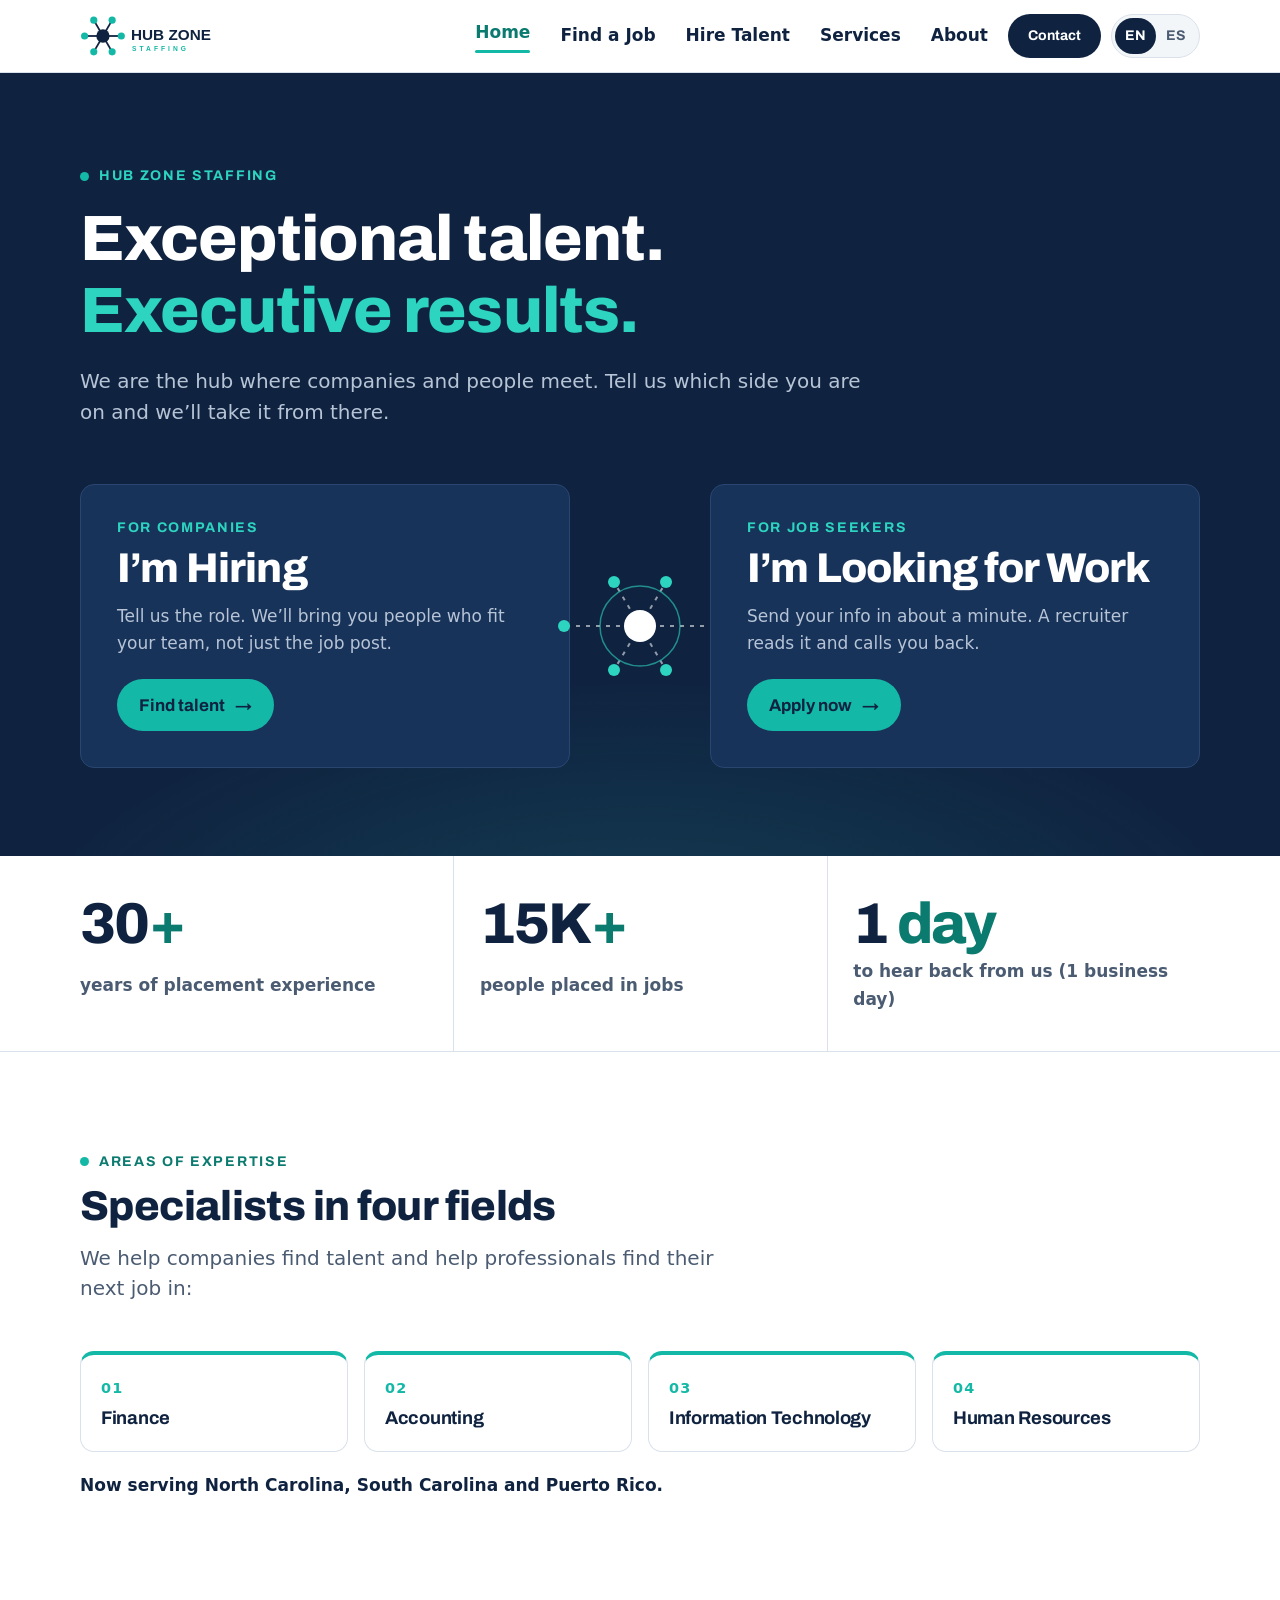
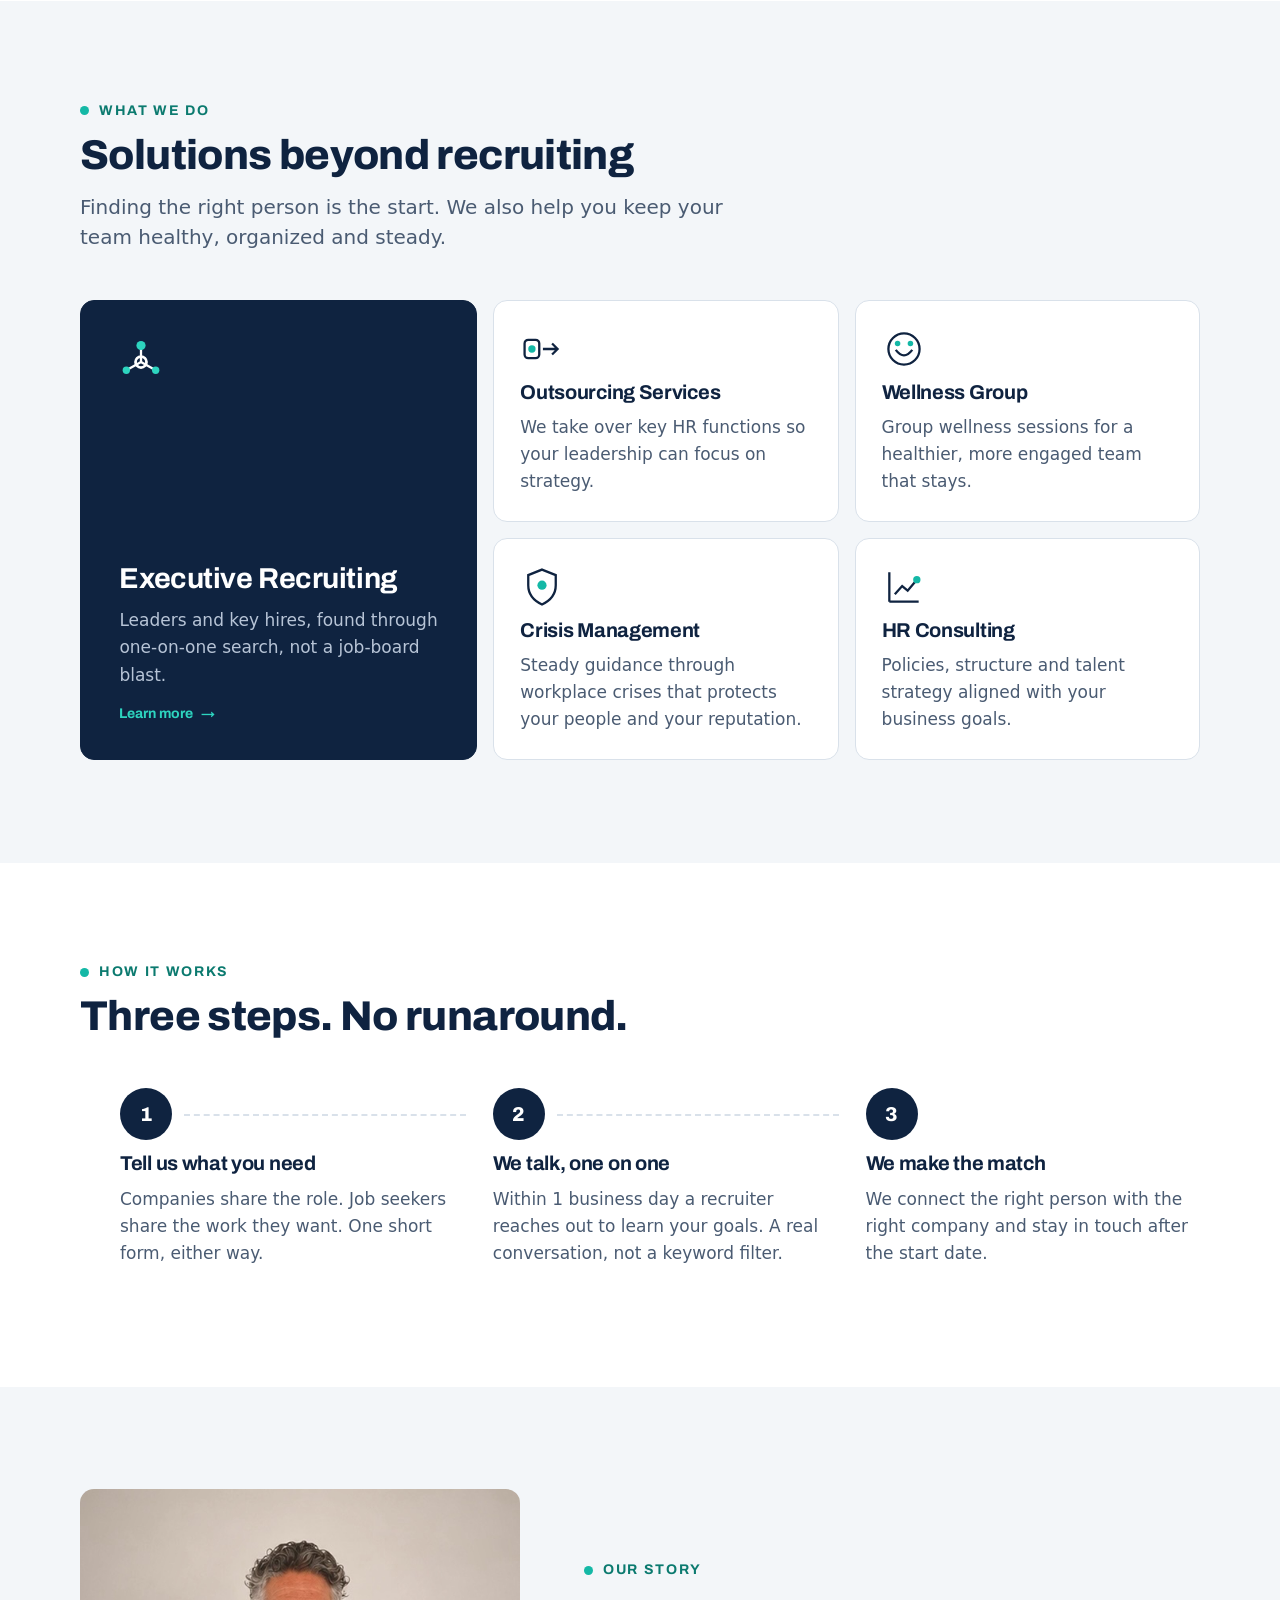
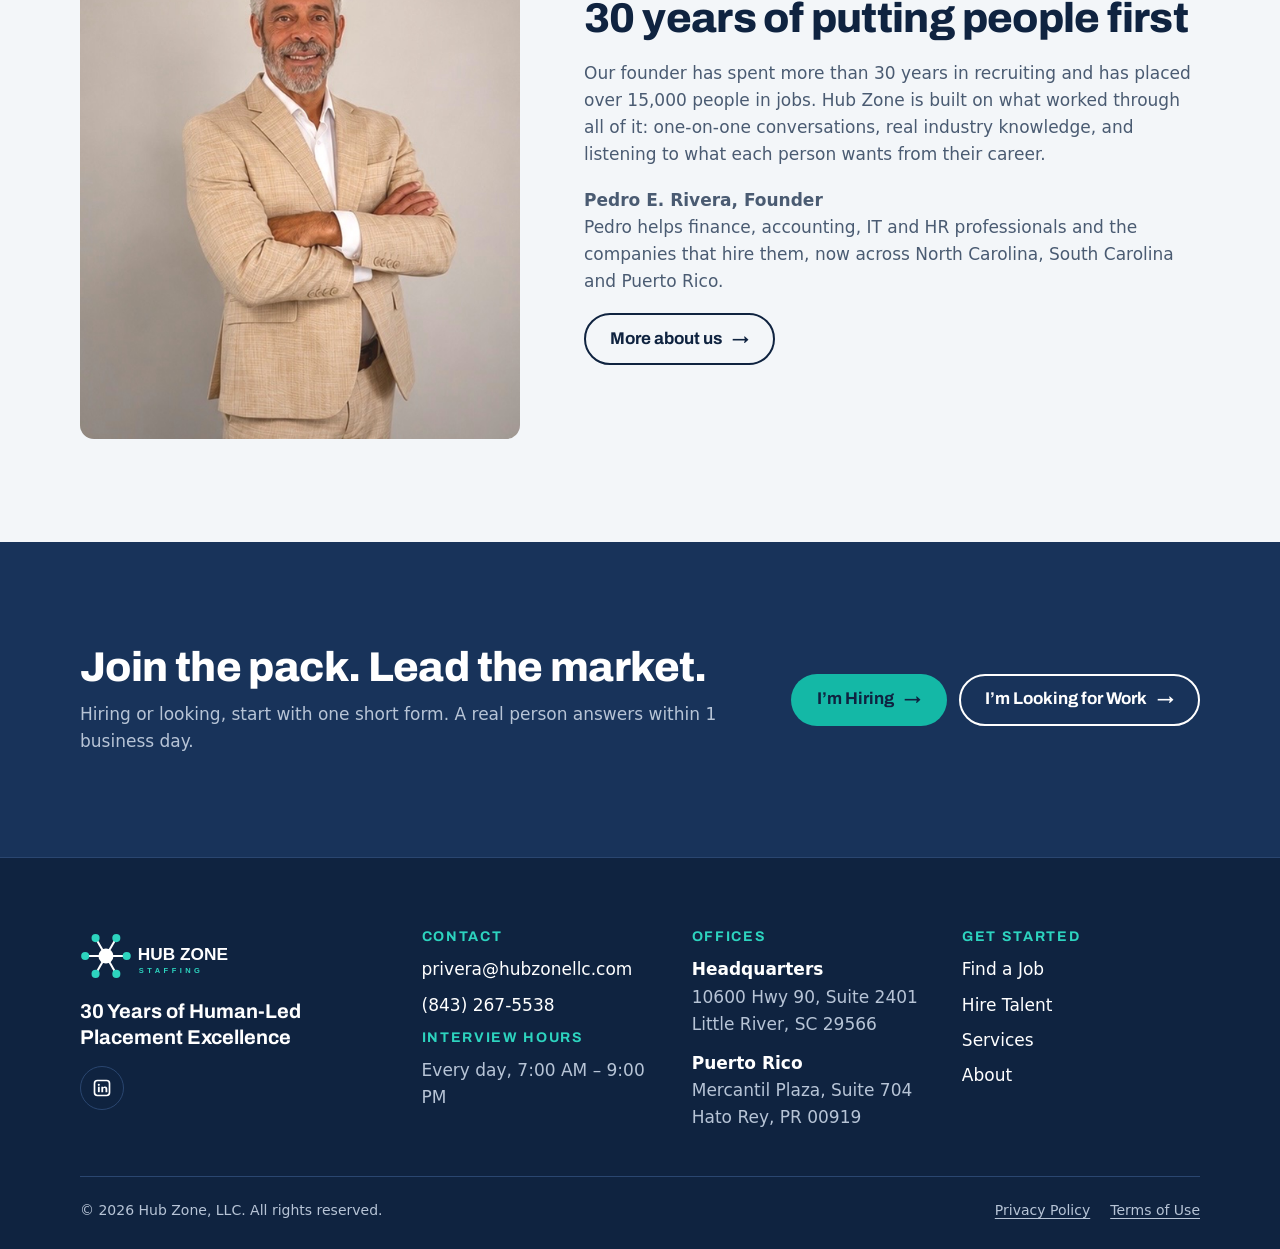
==== commit 49058799: "Hub Zone site: correct phone to (843) 267-5538" ====
--- a/index.html
+++ b/index.html
@@ -10,7 +10,9 @@
 <meta property="og:description" content="Hub Zone Staffing connects companies with the right people. 30+ years of placement experience, 15K+ placements, and an answer within 1 business day. Offices in Little River, SC and Hato Rey, PR.">
 <meta property="og:type" content="website">
 <link rel="icon" href="assets/hubzone-icon.svg" type="image/svg+xml">
-<link rel="apple-touch-icon" href="assets/hubzone-app-icon.svg">
+<link rel="icon" href="assets/icon-192.png" type="image/png" sizes="192x192">
+<link rel="icon" href="favicon.ico" sizes="48x48">
+<link rel="apple-touch-icon" href="assets/apple-touch-icon.png">
 <link rel="preconnect" href="https://fonts.googleapis.com">
 <link rel="preconnect" href="https://fonts.gstatic.com" crossorigin>
 <link rel="stylesheet" href="https://fonts.googleapis.com/css2?family=Archivo:wght@600;700;800&display=swap">
@@ -189,7 +191,7 @@
         <h2 data-i18n="foot.contact">Contact</h2>
         <ul>
           <li><a href="mailto:privera@hubzonellc.com">privera@hubzonellc.com</a></li>
-          <li><a href="tel:+17875659227">(787) 565-9227</a></li>
+          <li><a href="tel:+18432675538">(843) 267-5538</a></li>
         </ul>
         <h2 data-i18n="foot.hours">Interview hours</h2>
         <p data-i18n="foot.hours.val">Every day, 7:00 AM – 9:00 PM</p>
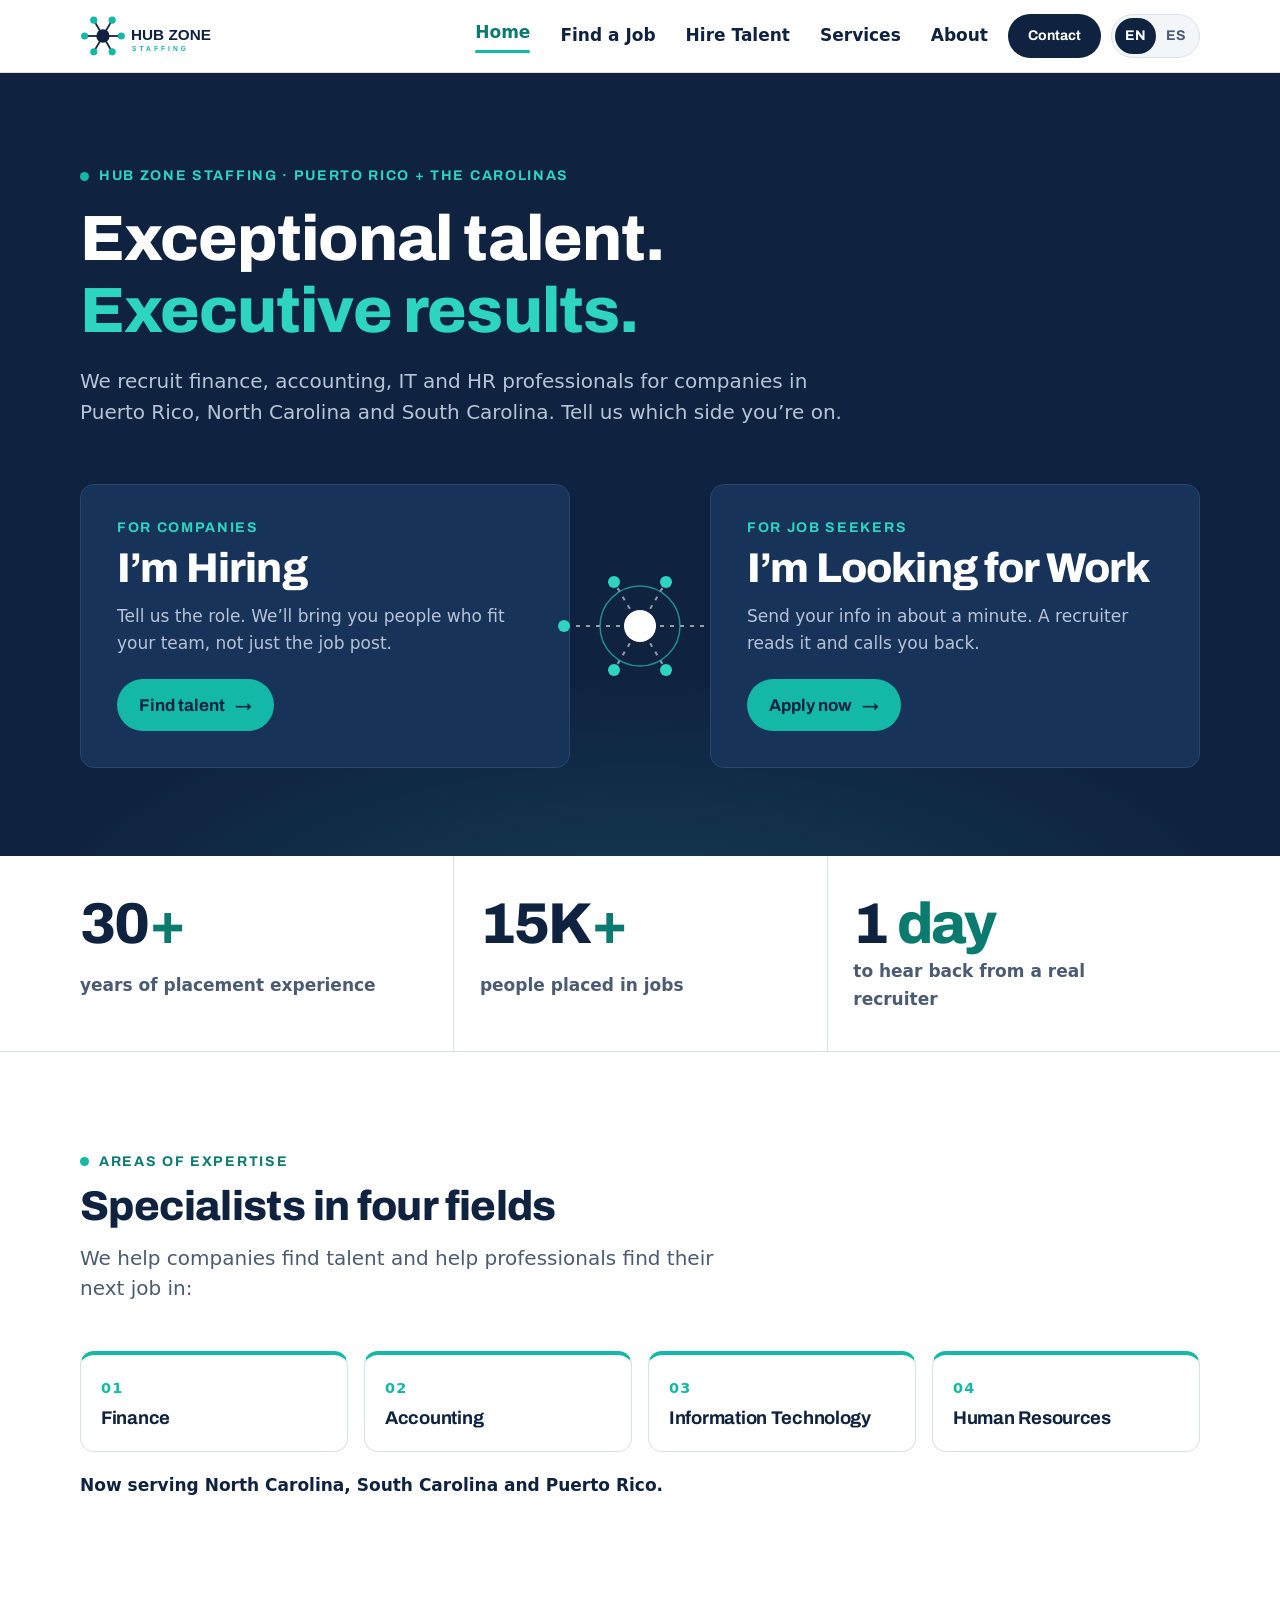
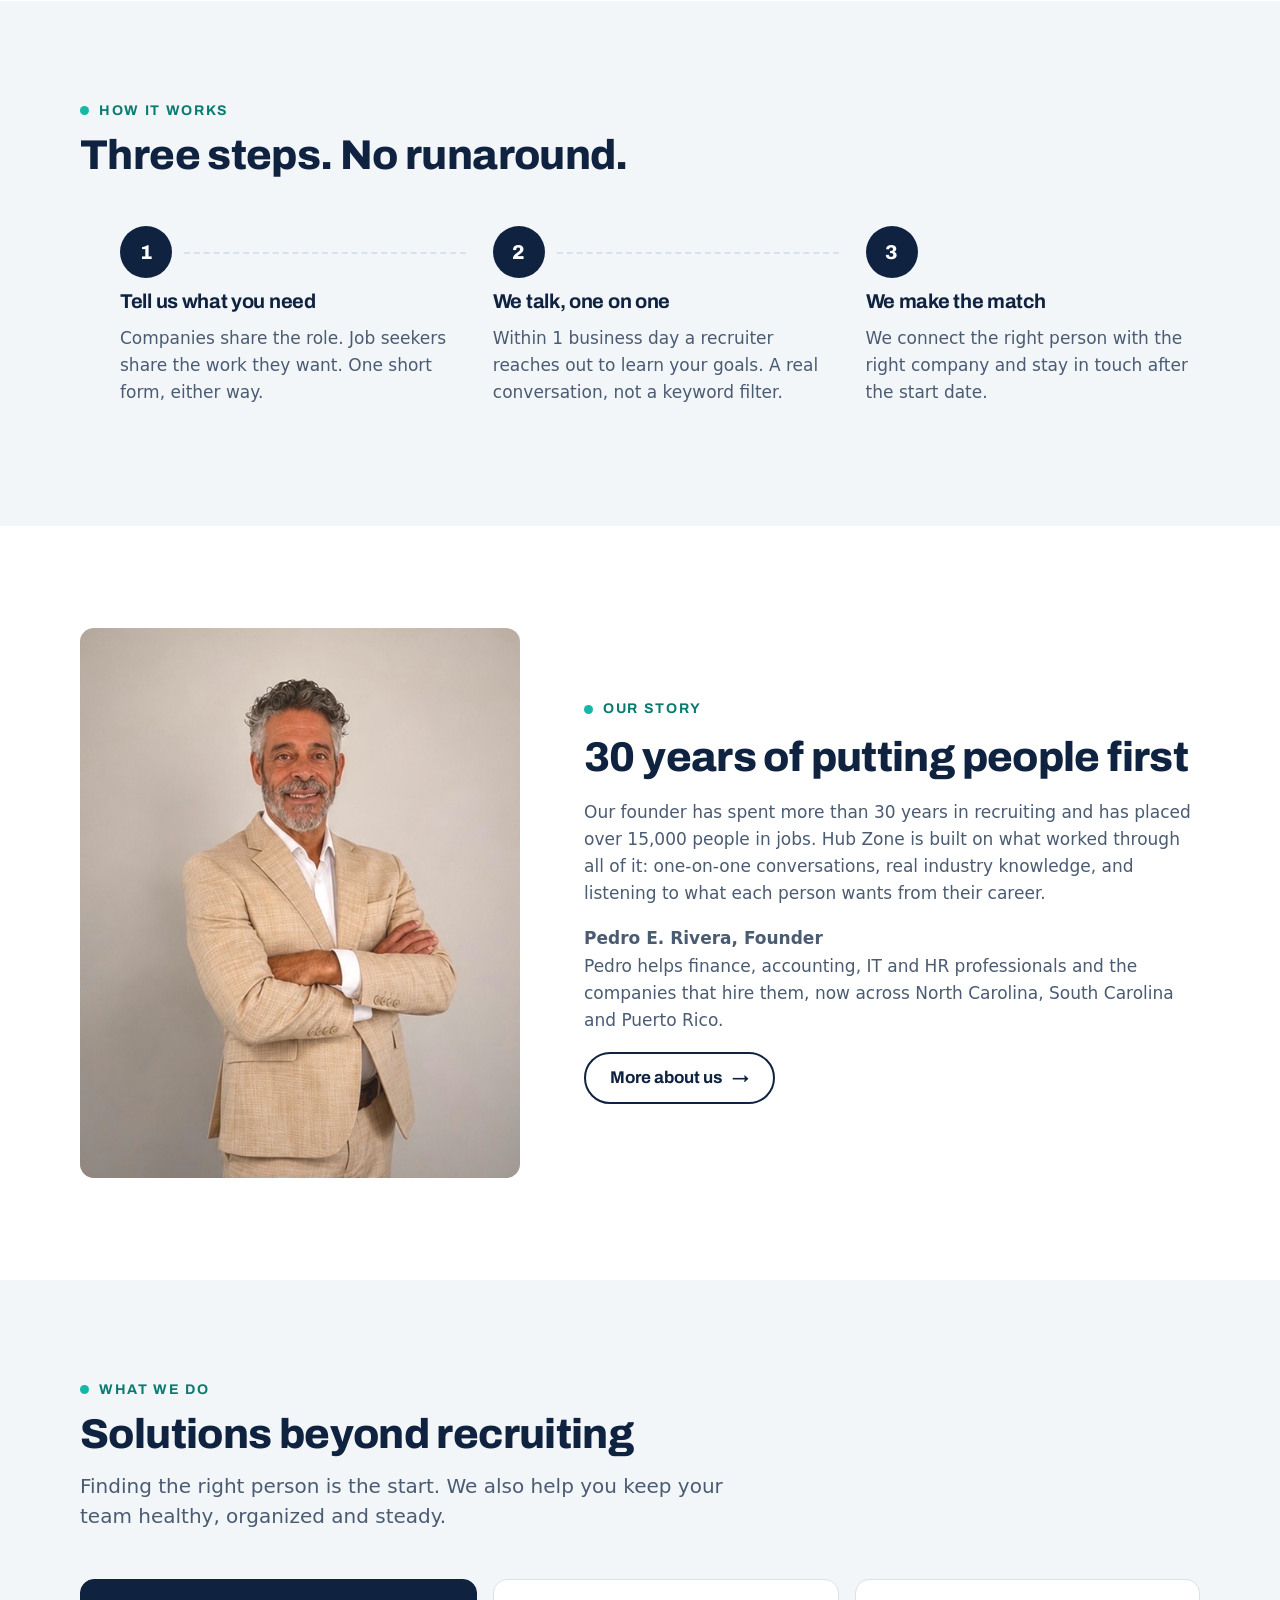
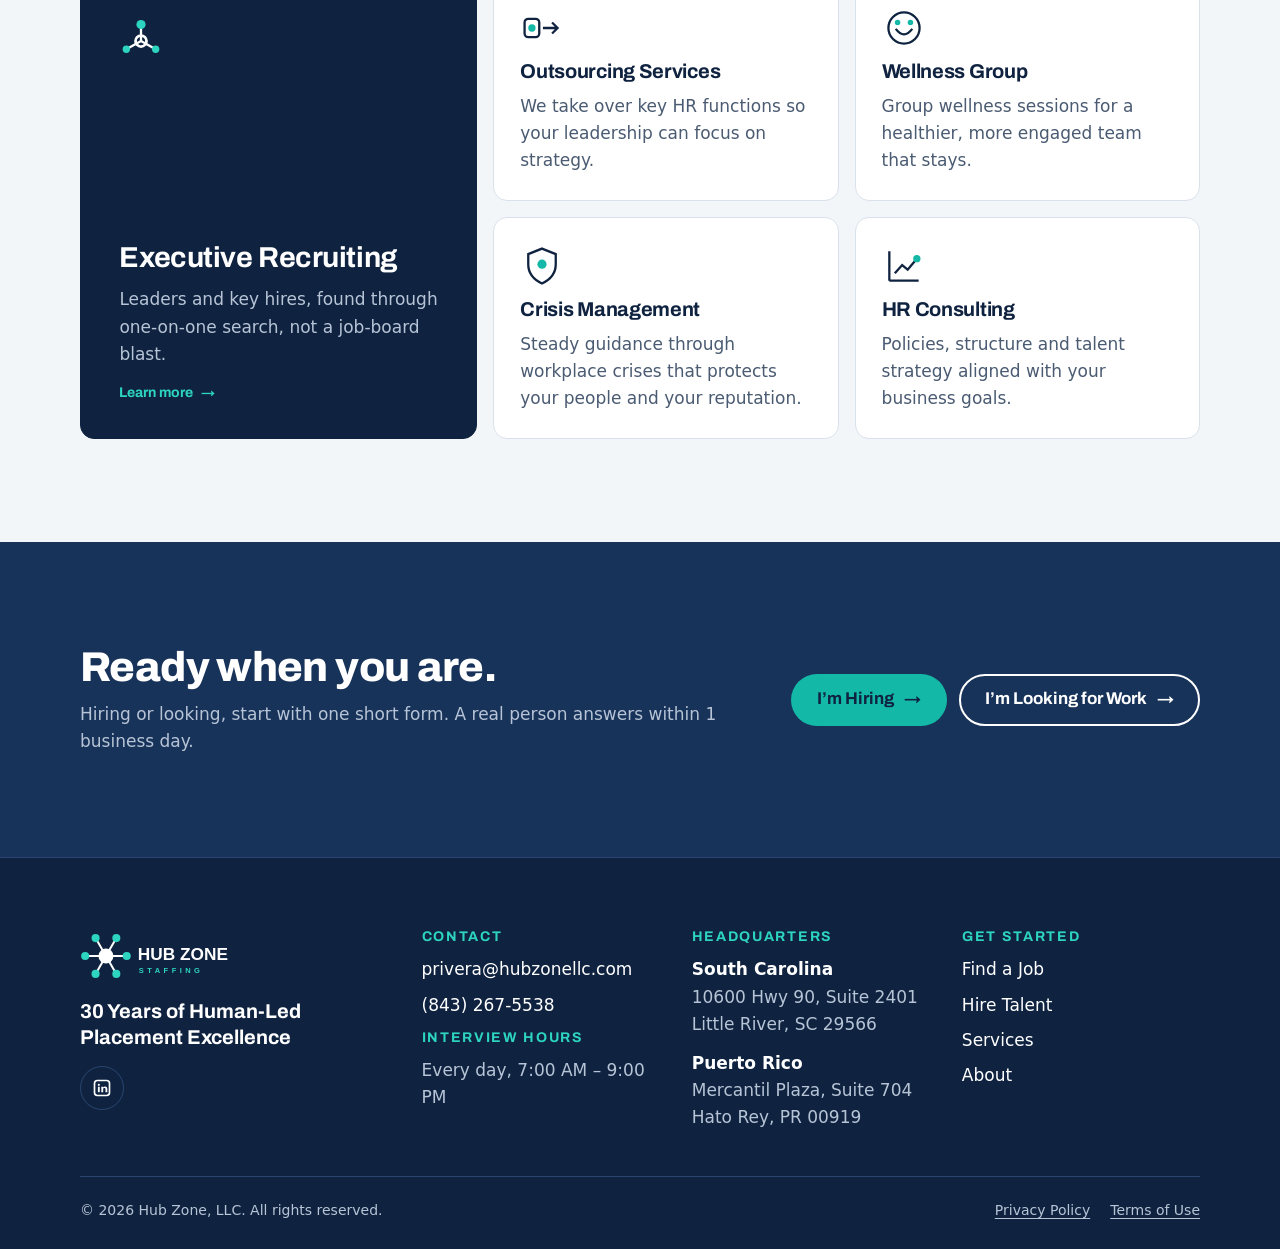
==== commit d5709e6f: "Hub Zone site: hero clarity, homepage order, HQ footer, cleanup" ====
--- a/index.html
+++ b/index.html
@@ -50,9 +50,9 @@
 <section class="hero on-dark">
   <div class="wrap">
     <div class="hero-copy">
-      <span class="eyebrow" data-i18n="home.eyebrow">Hub Zone Staffing</span>
+      <span class="eyebrow" data-i18n="home.eyebrow">Hub Zone Staffing · Puerto Rico + the Carolinas</span>
       <h1 data-i18n="home.h1">Exceptional talent. <span class="accent">Executive results.</span></h1>
-      <p data-i18n="home.lede" class="lede">We are the hub where companies and people meet. Tell us which side you are on and we’ll take it from there.</p>
+      <p data-i18n="home.lede" class="lede">We recruit finance, accounting, IT and HR professionals for companies in Puerto Rico, North Carolina and South Carolina. Tell us which side you’re on.</p>
     </div>
     <div class="doors">
       <a class="door" href="hire-talent.html">
@@ -92,7 +92,7 @@
     <ul class="stats-grid">
       <li class="stat"><span class="stat-num">30<span class="unit">+</span></span><span data-i18n="stats.years" class="stat-label">years of placement experience</span></li>
       <li class="stat"><span class="stat-num">15K<span class="unit">+</span></span><span data-i18n="stats.placements" class="stat-label">people placed in jobs</span></li>
-      <li class="stat"><span class="stat-num">1<span class="unit" data-i18n="stats.day.u"> day</span></span><span data-i18n="stats.day" class="stat-label">to hear back from us (1 business day)</span></li>
+      <li class="stat"><span class="stat-num">1<span class="unit" data-i18n="stats.day.u"> day</span></span><span data-i18n="stats.day" class="stat-label">to hear back from a real recruiter</span></li>
     </ul>
   </div>
 </section>
@@ -111,6 +111,33 @@
       <div class="expertise"><span class="exp-num">04</span><h3 data-i18n="exp.hr">Human Resources</h3></div>
     </div>
     <p class="exp-region" data-i18n="exp.region">Now serving North Carolina, South Carolina and Puerto Rico.</p>
+  </div>
+</section>
+
+<section class="section section-mist">
+  <div class="wrap">
+    <div class="section-head">
+      <span data-i18n="how.eyebrow" class="eyebrow">How it works</span>
+      <h2 data-i18n="how.title">Three steps. No runaround.</h2>
+    </div>
+    <ol class="steps">
+      <li class="step"><span class="step-num">1</span><h3 data-i18n="how.1.t">Tell us what you need</h3><p data-i18n="how.1.d">Companies share the role. Job seekers share the work they want. One short form, either way.</p></li>
+      <li class="step"><span class="step-num">2</span><h3 data-i18n="how.2.t">We talk, one on one</h3><p data-i18n="how.2.d">Within 1 business day a recruiter reaches out to learn your goals. A real conversation, not a keyword filter.</p></li>
+      <li class="step"><span class="step-num">3</span><h3 data-i18n="how.3.t">We make the match</h3><p data-i18n="how.3.d">We connect the right person with the right company and stay in touch after the start date.</p></li>
+    </ol>
+  </div>
+</section>
+
+<section class="section">
+  <div class="wrap split">
+    <div class="photo-frame"><img src="assets/founder.jpg" alt="Pedro E. Rivera, founder of Hub Zone Staffing" width="1108" height="1394"></div>
+    <div class="split-copy">
+      <span data-i18n="story.eyebrow" class="eyebrow">Our story</span>
+      <h2 data-i18n="story.title">30 years of putting people first</h2>
+      <p data-i18n="story.p1">Our founder has spent more than 30 years in recruiting and has placed over 15,000 people in jobs. Hub Zone is built on what worked through all of it: one-on-one conversations, real industry knowledge, and listening to what each person wants from their career.</p>
+      <p><strong>Pedro E. Rivera, <span data-i18n="story.title2">Founder</span></strong><br><span data-i18n="story.p2">Pedro helps finance, accounting, IT and HR professionals and the companies that hire them, now across North Carolina, South Carolina and Puerto Rico.</span></p>
+      <div><a class="btn btn-ghost" href="about.html"><span data-i18n="story.more">More about us</span> <span class="arrow" aria-hidden="true">→</span></a></div>
+    </div>
   </div>
 </section>
 
@@ -138,37 +165,10 @@
   </div>
 </section>
 
-<section class="section">
-  <div class="wrap">
-    <div class="section-head">
-      <span data-i18n="how.eyebrow" class="eyebrow">How it works</span>
-      <h2 data-i18n="how.title">Three steps. No runaround.</h2>
-    </div>
-    <ol class="steps">
-      <li class="step"><span class="step-num">1</span><h3 data-i18n="how.1.t">Tell us what you need</h3><p data-i18n="how.1.d">Companies share the role. Job seekers share the work they want. One short form, either way.</p></li>
-      <li class="step"><span class="step-num">2</span><h3 data-i18n="how.2.t">We talk, one on one</h3><p data-i18n="how.2.d">Within 1 business day a recruiter reaches out to learn your goals. A real conversation, not a keyword filter.</p></li>
-      <li class="step"><span class="step-num">3</span><h3 data-i18n="how.3.t">We make the match</h3><p data-i18n="how.3.d">We connect the right person with the right company and stay in touch after the start date.</p></li>
-    </ol>
-  </div>
-</section>
-
-<section class="section section-mist">
-  <div class="wrap split">
-    <div class="photo-frame"><img src="assets/founder.jpg" alt="Pedro E. Rivera, founder of Hub Zone Staffing" width="1108" height="1394"></div>
-    <div class="split-copy">
-      <span data-i18n="story.eyebrow" class="eyebrow">Our story</span>
-      <h2 data-i18n="story.title">30 years of putting people first</h2>
-      <p data-i18n="story.p1">Our founder has spent more than 30 years in recruiting and has placed over 15,000 people in jobs. Hub Zone is built on what worked through all of it: one-on-one conversations, real industry knowledge, and listening to what each person wants from their career.</p>
-      <p><strong>Pedro E. Rivera, <span data-i18n="story.title2">Founder</span></strong><br><span data-i18n="story.p2">Pedro helps finance, accounting, IT and HR professionals and the companies that hire them, now across North Carolina, South Carolina and Puerto Rico.</span></p>
-      <div><a class="btn btn-ghost" href="about.html"><span data-i18n="story.more">More about us</span> <span class="arrow" aria-hidden="true">→</span></a></div>
-    </div>
-  </div>
-</section>
-
 <section class="section section-navy cta-section on-dark">
   <div class="wrap cta-band">
     <div>
-      <h2 data-i18n="cta.title">Join the pack. Lead the market.</h2>
+      <h2 data-i18n="cta.title">Ready when you are.</h2>
       <p data-i18n="cta.text">Hiring or looking, start with one short form. A real person answers within 1 business day.</p>
     </div>
     <div class="cta-actions">
@@ -184,7 +184,6 @@
       <div class="footer-brand">
         <img src="assets/hubzone-logo-dark-bg.svg" width="173" height="52" alt="Hub Zone Staffing">
         <p data-i18n="foot.motto" class="footer-motto">30 Years of Human-Led Placement Excellence</p>
-        <!-- PLACEHOLDER: social links. Replace each href="#" with the real profile URL. -->
         <ul class="socials"><li><a href="https://www.linkedin.com/in/pedror/" target="_blank" rel="noopener" aria-label="LinkedIn" title="LinkedIn"><svg viewBox="0 0 24 24" aria-hidden="true"><rect x="3" y="3" width="18" height="18" rx="3.5" fill="none" stroke="currentColor" stroke-width="2"/><circle cx="8.2" cy="8.2" r="1.3" fill="currentColor"/><rect x="7.1" y="10.5" width="2.2" height="6.5" fill="currentColor"/><path fill="currentColor" d="M11.2 10.5h2.1v1c.5-.8 1.4-1.2 2.4-1.2 1.8 0 2.7 1.1 2.7 3.1V17h-2.2v-3.3c0-1-.4-1.6-1.3-1.6s-1.5.6-1.5 1.6V17h-2.2z"/></svg></a></li></ul>
       </div>
       <div class="footer-col">
@@ -197,8 +196,8 @@
         <p data-i18n="foot.hours.val">Every day, 7:00 AM – 9:00 PM</p>
       </div>
       <div class="footer-col">
-        <h2 data-i18n="foot.offices">Offices</h2>
-        <address class="office-mini"><strong data-i18n="office.hq">Headquarters</strong>10600 Hwy 90, Suite 2401<br>Little River, SC 29566</address>
+        <h2 data-i18n="foot.offices">Headquarters</h2>
+        <address class="office-mini"><strong data-i18n="office.sc">South Carolina</strong>10600 Hwy 90, Suite 2401<br>Little River, SC 29566</address>
         <address class="office-mini"><strong data-i18n="office.pr">Puerto Rico</strong>Mercantil Plaza, Suite 704<br>Hato Rey, PR 00919</address>
       </div>
       <div class="footer-col">
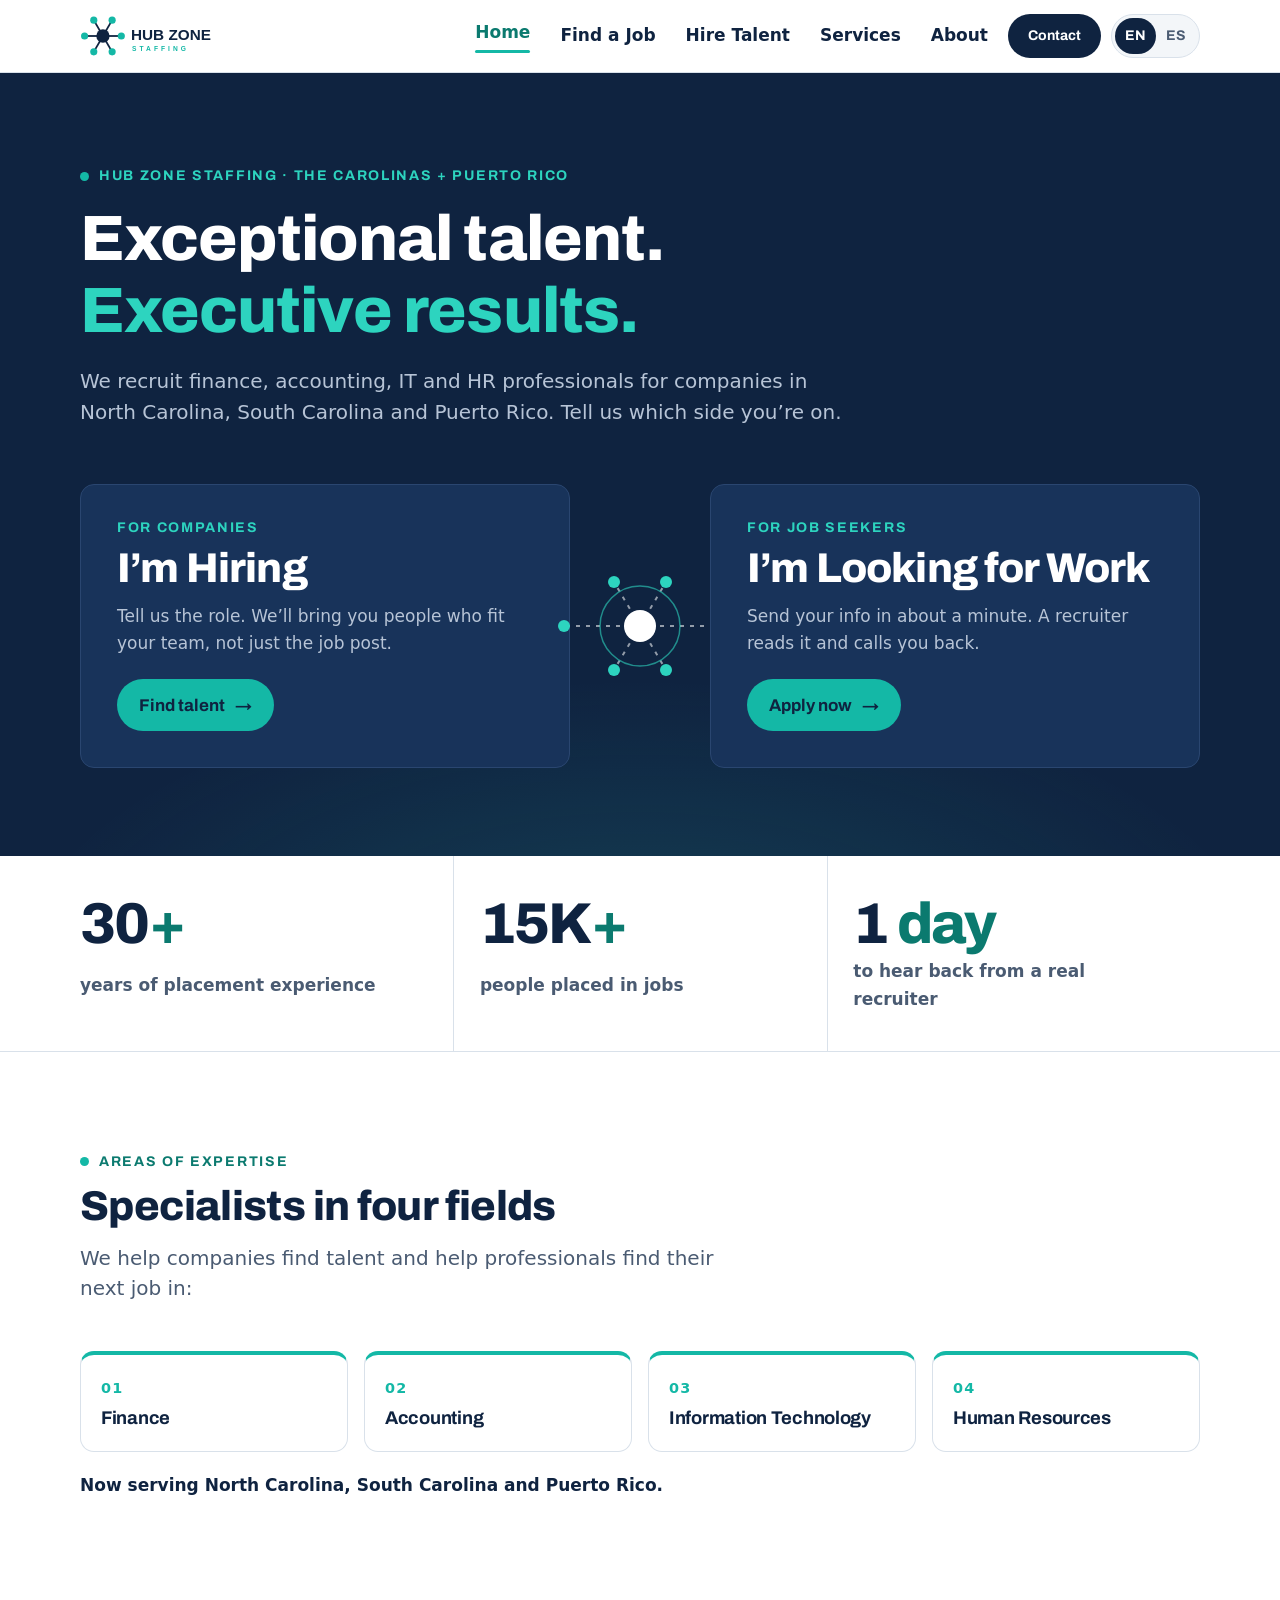
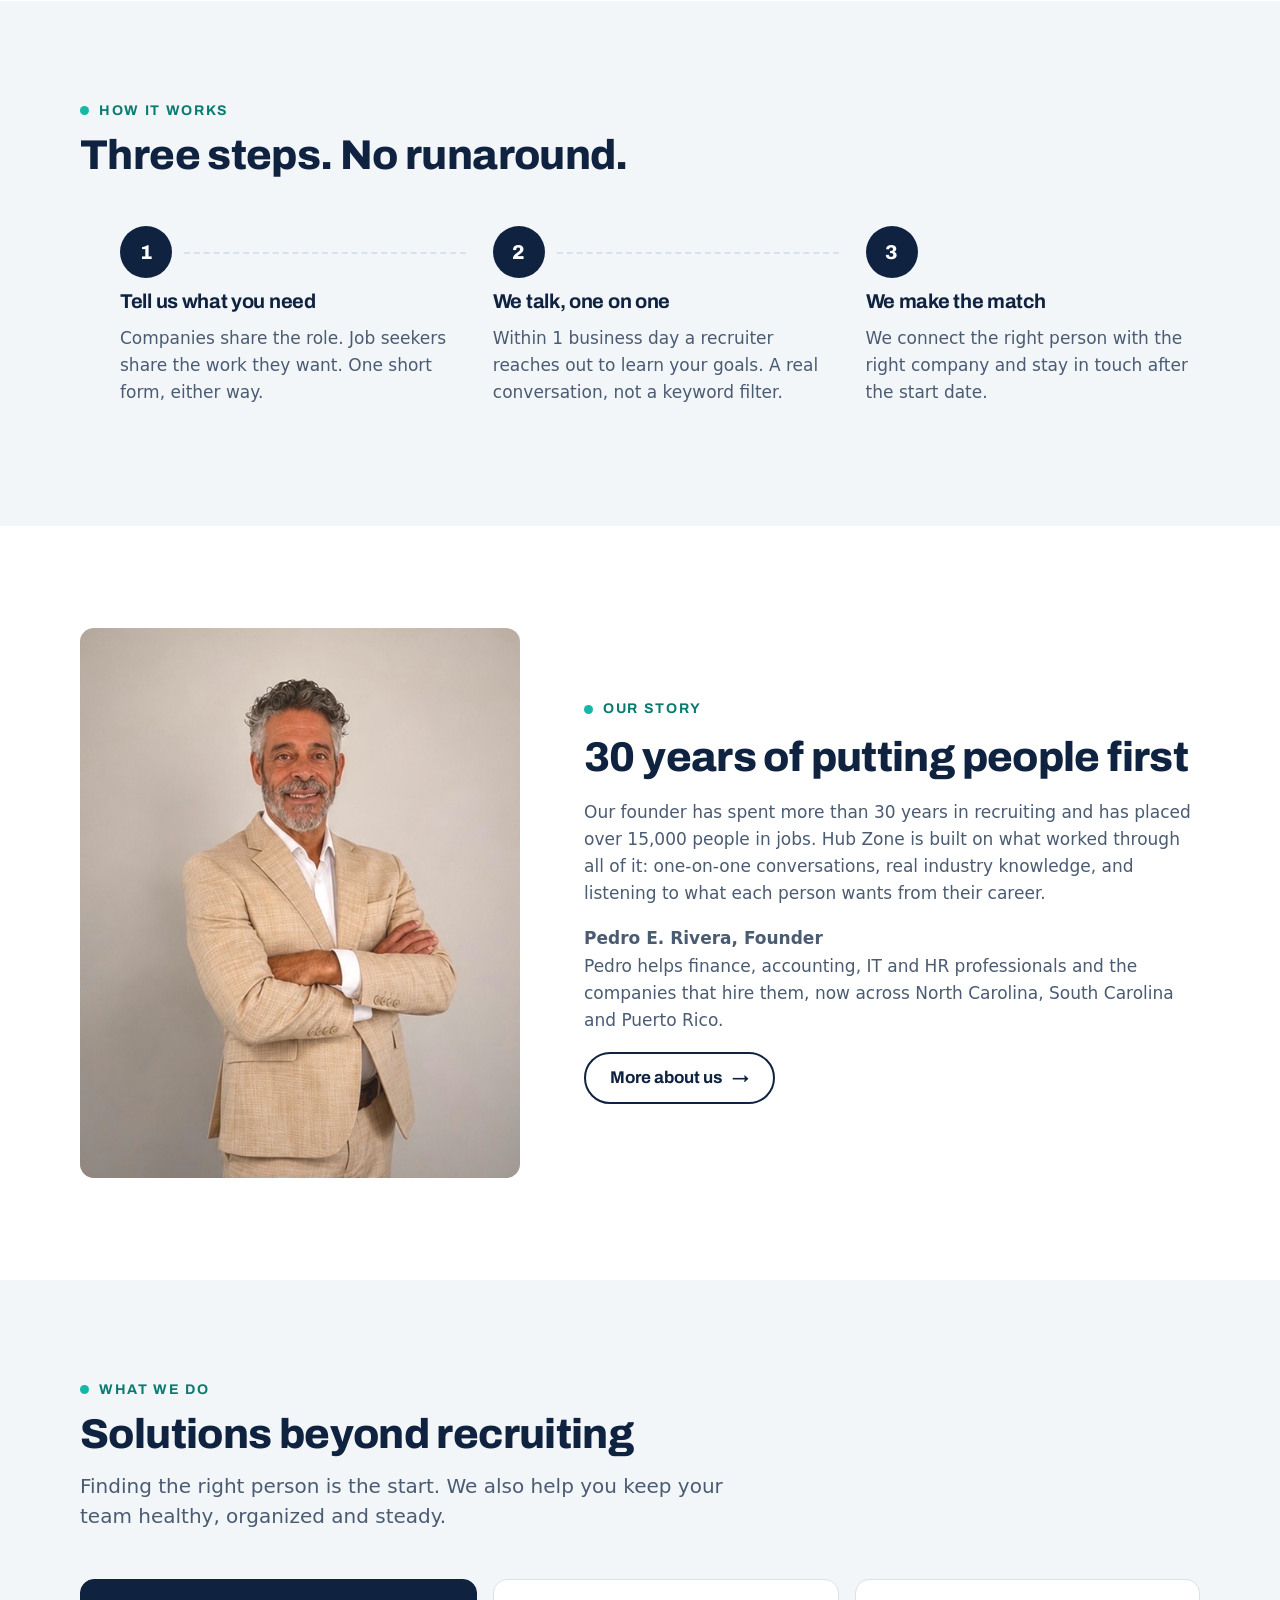
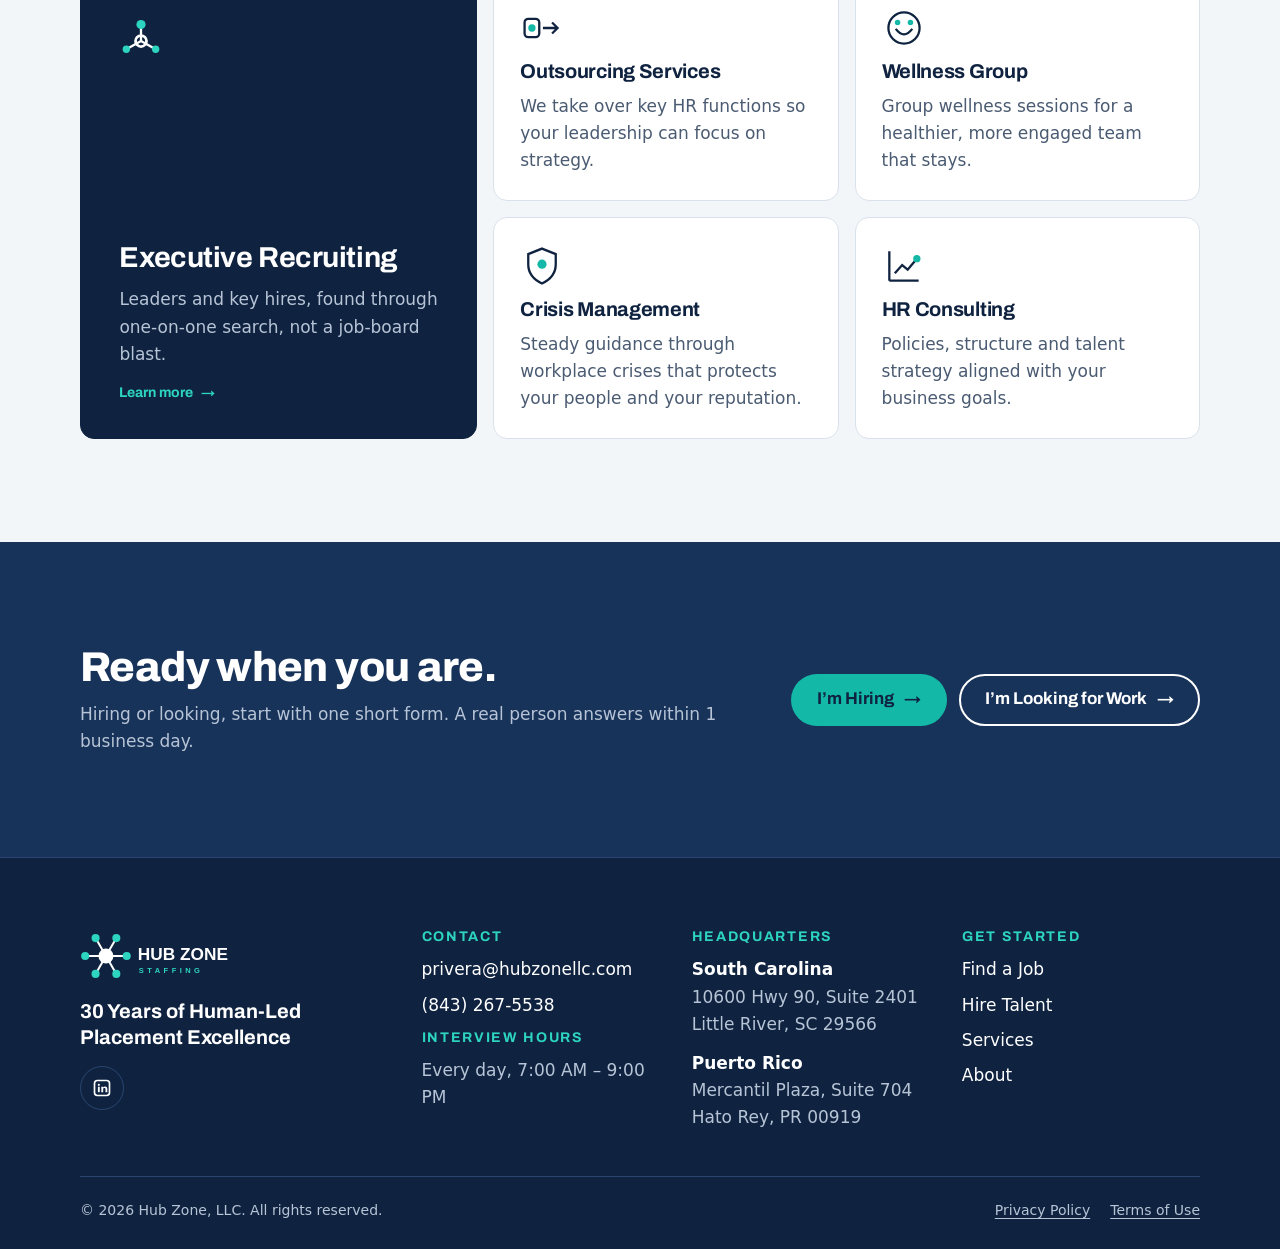
==== commit 2ea52efa: "Hub Zone: Carolinas first everywhere, photo-free post image, banner" ====
--- a/index.html
+++ b/index.html
@@ -50,9 +50,9 @@
 <section class="hero on-dark">
   <div class="wrap">
     <div class="hero-copy">
-      <span class="eyebrow" data-i18n="home.eyebrow">Hub Zone Staffing · Puerto Rico + the Carolinas</span>
+      <span class="eyebrow" data-i18n="home.eyebrow">Hub Zone Staffing · The Carolinas + Puerto Rico</span>
       <h1 data-i18n="home.h1">Exceptional talent. <span class="accent">Executive results.</span></h1>
-      <p data-i18n="home.lede" class="lede">We recruit finance, accounting, IT and HR professionals for companies in Puerto Rico, North Carolina and South Carolina. Tell us which side you’re on.</p>
+      <p data-i18n="home.lede" class="lede">We recruit finance, accounting, IT and HR professionals for companies in North Carolina, South Carolina and Puerto Rico. Tell us which side you’re on.</p>
     </div>
     <div class="doors">
       <a class="door" href="hire-talent.html">
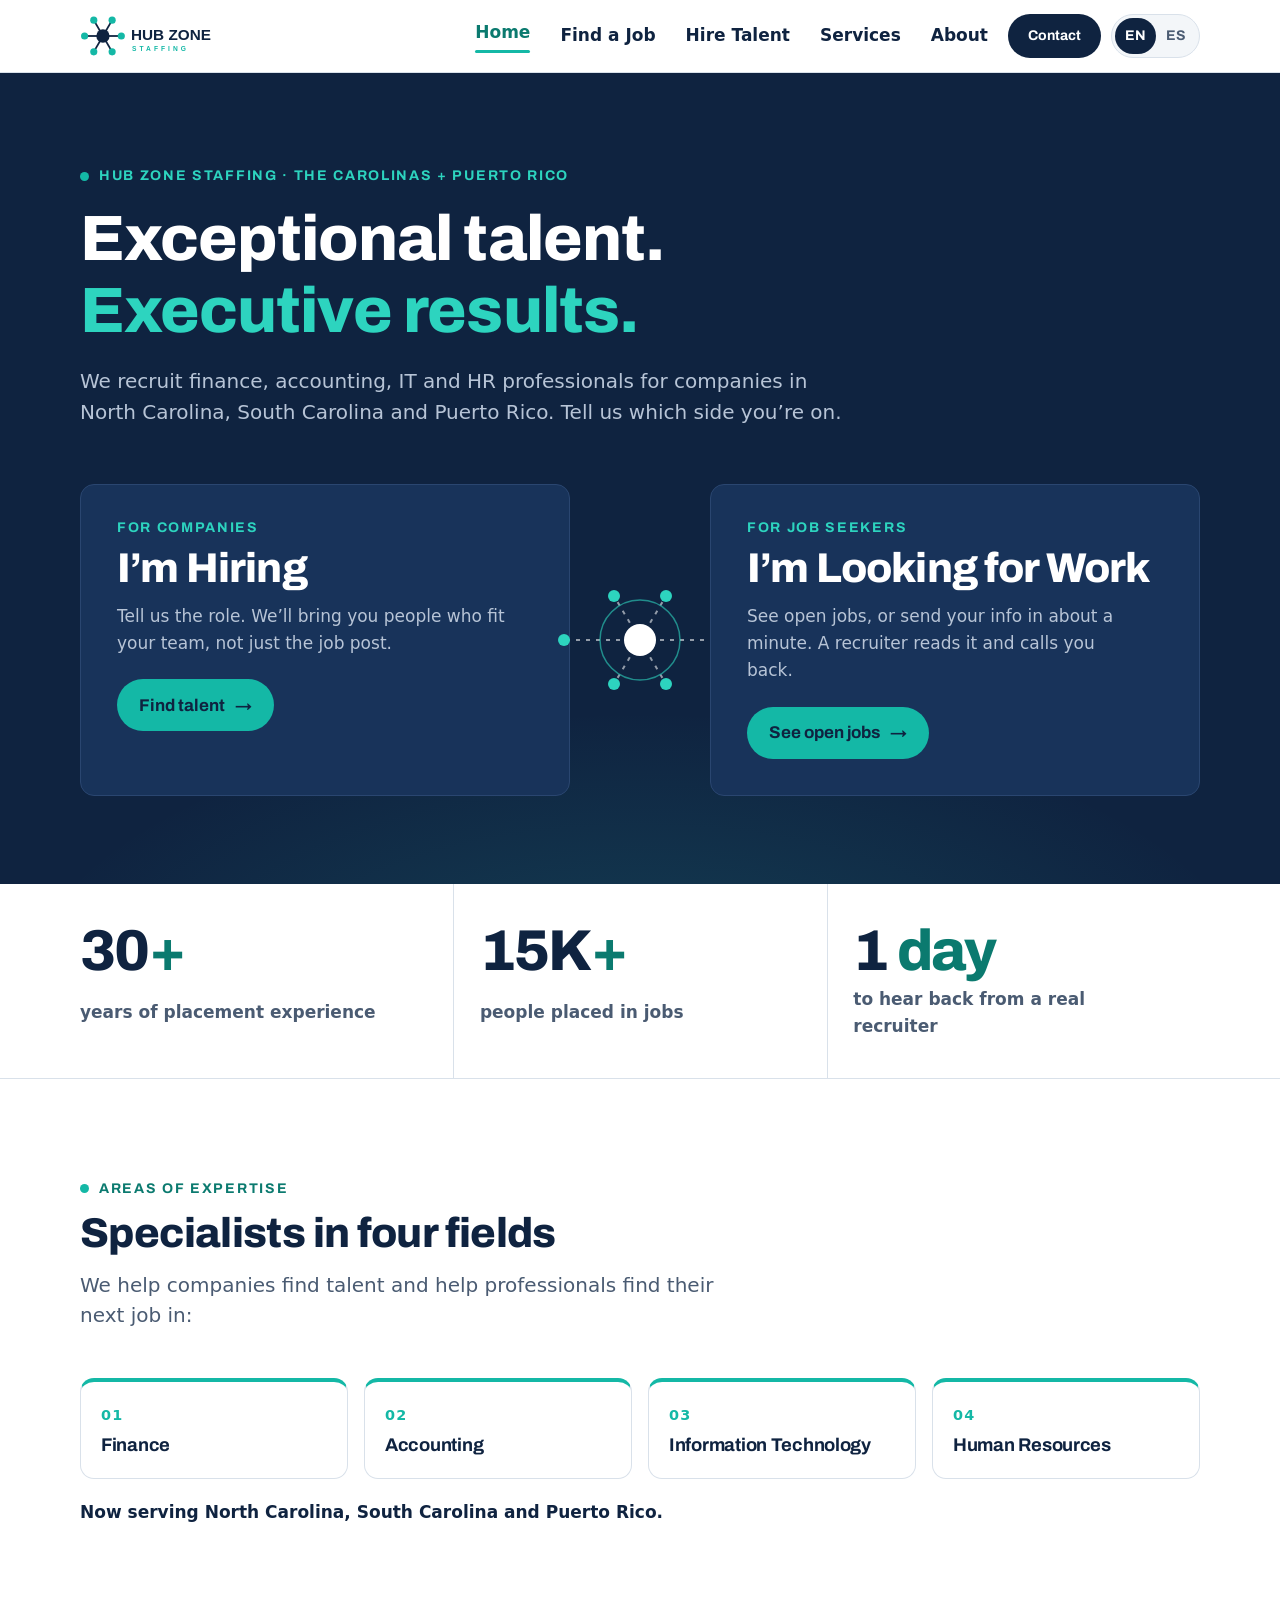
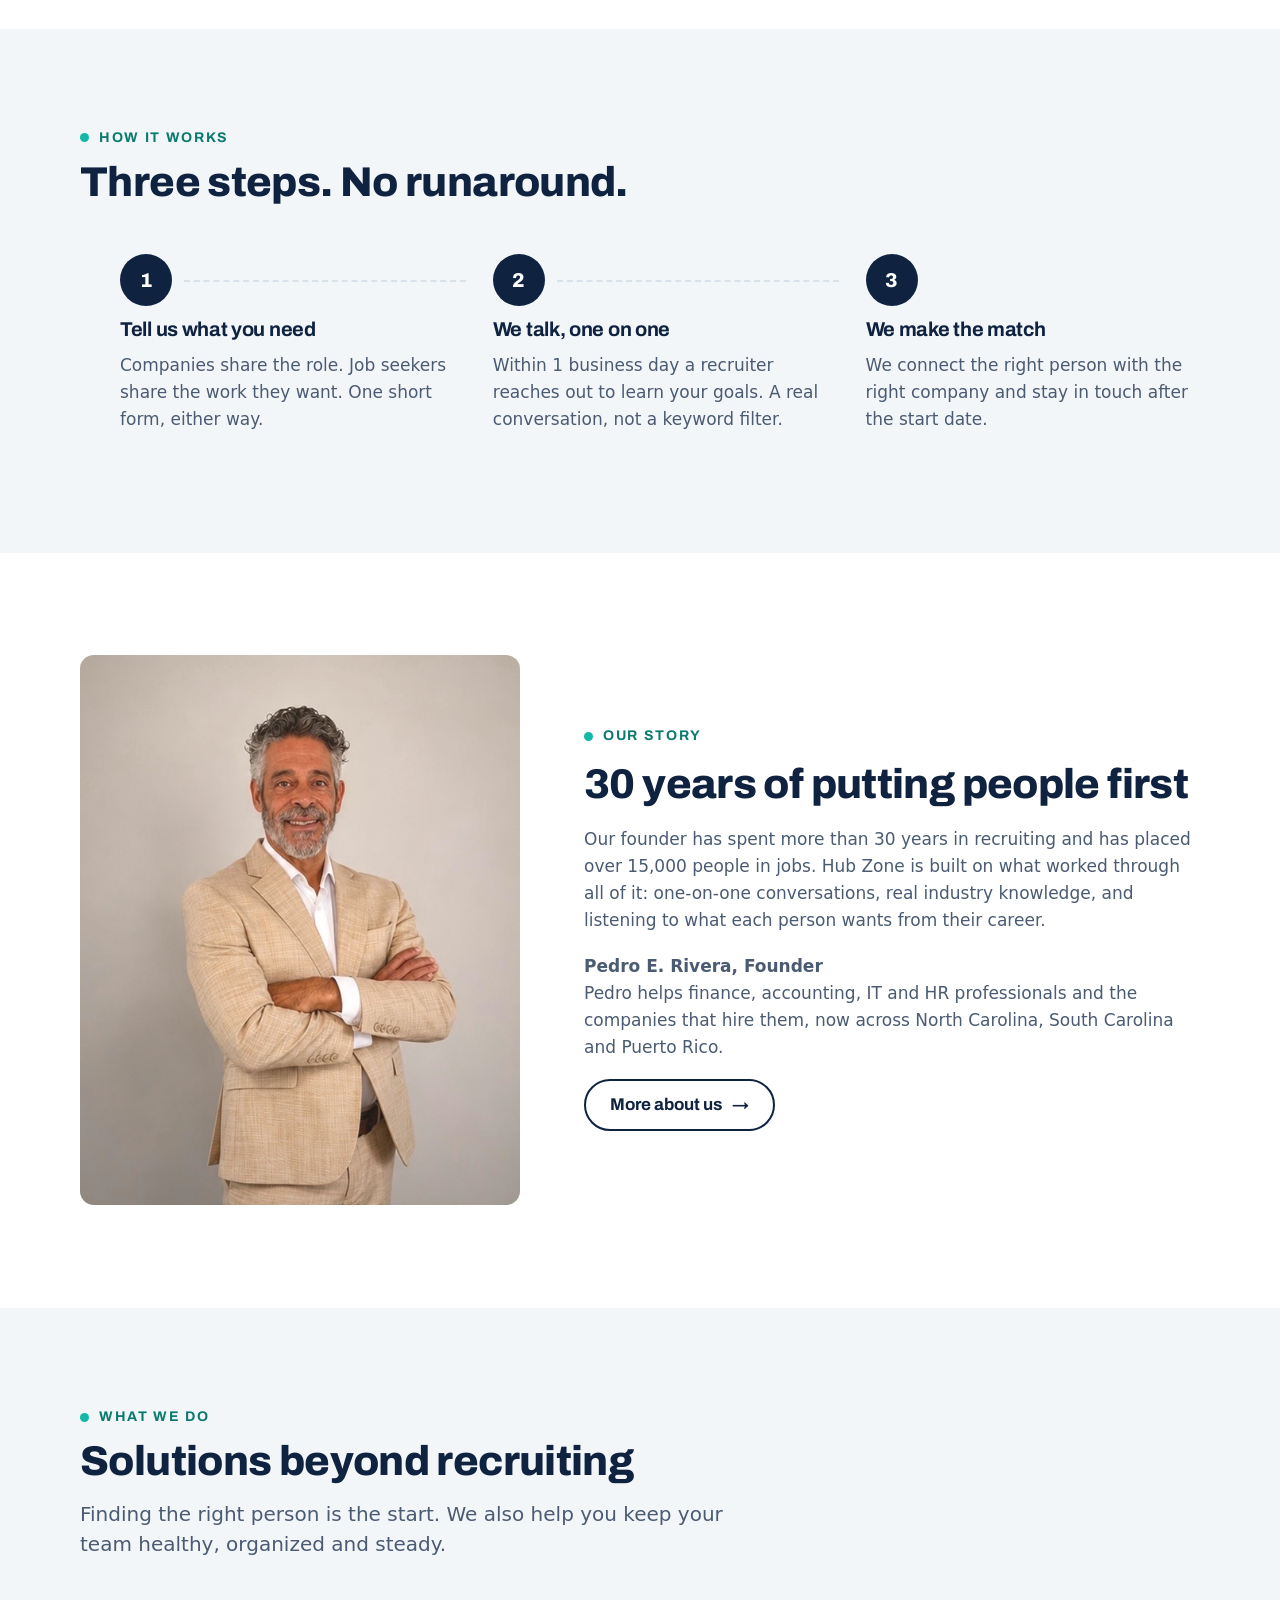
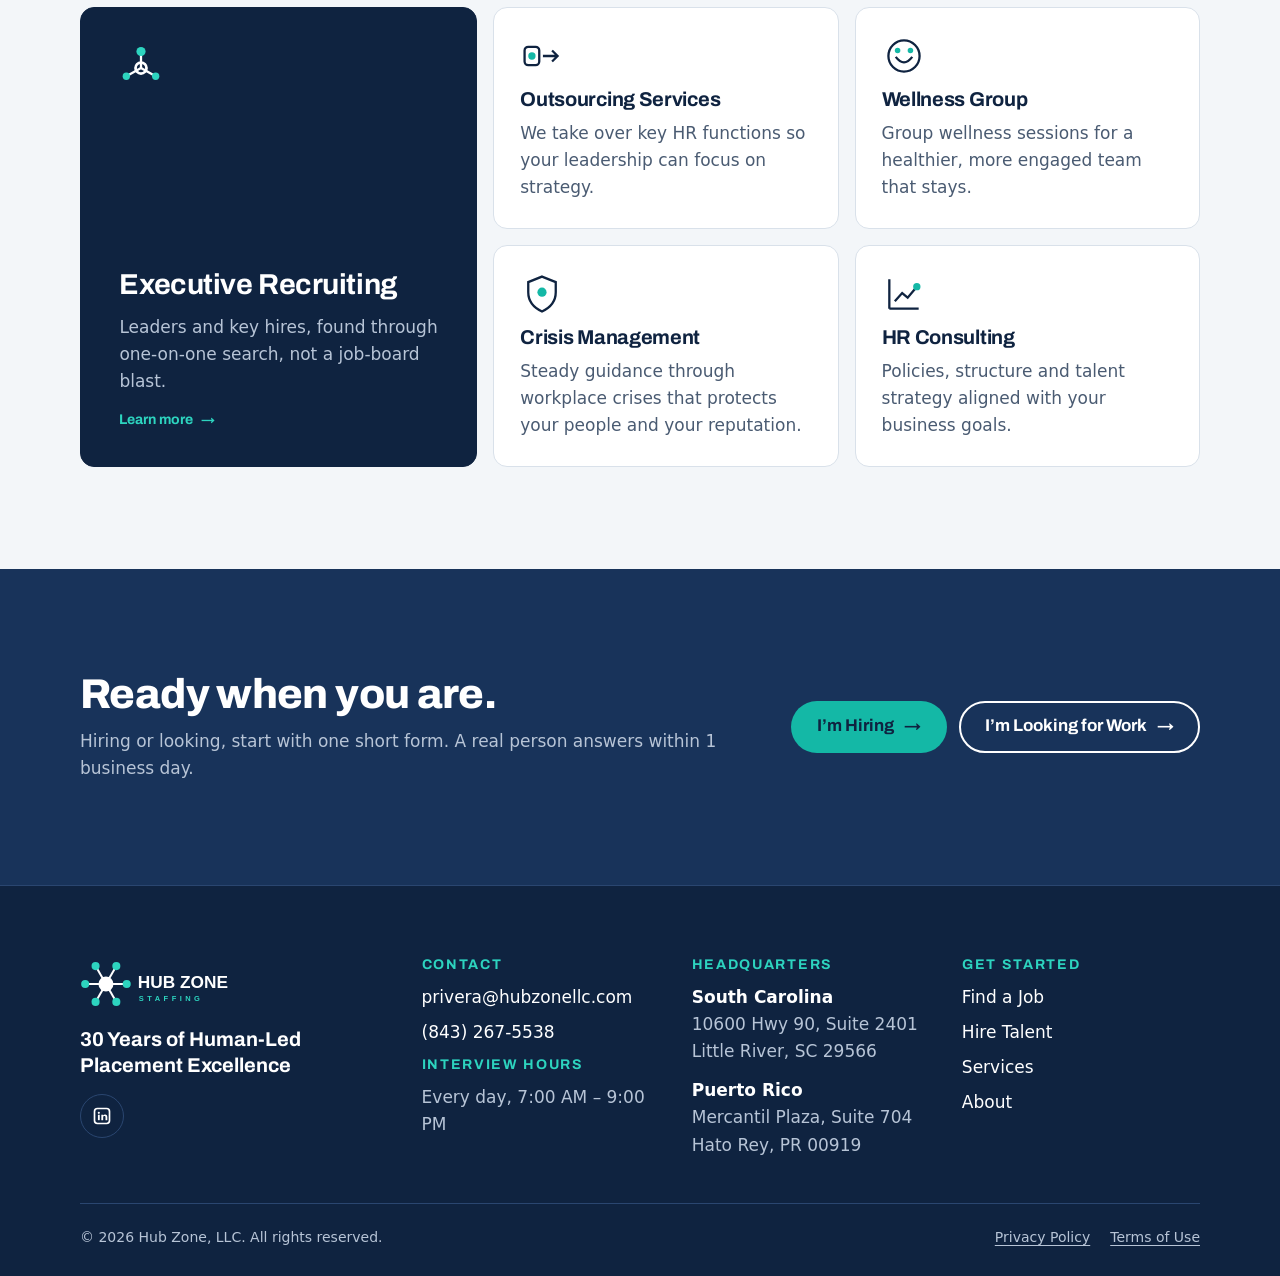
==== commit 8e828ab5: "Hub Zone: jobs board inside Find a Job, simpler apply, EN/ES, mobile polish Co-Authored-By: Claude O" ====
--- a/index.html
+++ b/index.html
@@ -79,8 +79,8 @@
       <a class="door" href="find-a-job.html">
         <span data-i18n="door.work.k" class="door-kicker">For job seekers</span>
         <span data-i18n="door.work.title" class="door-title">I’m Looking for Work</span>
-        <span data-i18n="door.work.text" class="door-text">Send your info in about a minute. A recruiter reads it and calls you back.</span>
-        <span class="door-go"><span data-i18n="door.work.go">Apply now</span> <span class="arrow" aria-hidden="true">→</span></span>
+        <span data-i18n="door.work.text" class="door-text">See open jobs, or send your info in about a minute. A recruiter reads it and calls you back.</span>
+        <span class="door-go"><span data-i18n="door.work.go">See open jobs</span> <span class="arrow" aria-hidden="true">→</span></span>
       </a>
     </div>
   </div>
